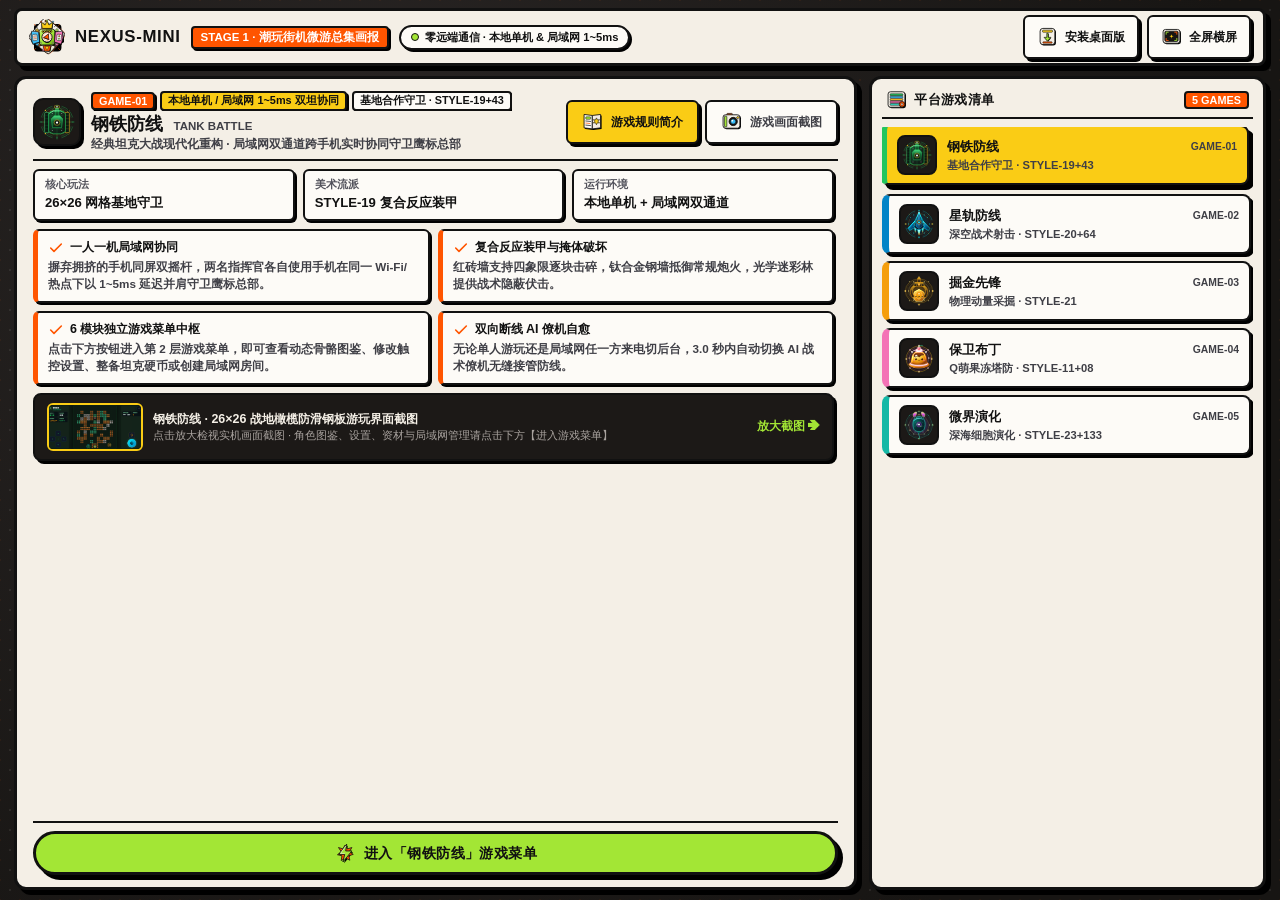
==== index.html @ 51e67cb9 "fix(portal): resolve Round 3 Momus-Audit findings (sw.js ignoreSearch offline fix, deduplicate inlin" ====
﻿<!DOCTYPE html>
<html lang="zh-CN">
<head>
  <meta name="UTF-8" />
  <meta http-equiv="Content-Security-Policy" content="default-src 'self'; img-src 'self' data: blob:; style-src 'self' 'unsafe-inline'; script-src 'self' 'unsafe-inline'; frame-src 'self'; connect-src 'self';" />
  <meta name="viewport" content="width=device-width, initial-scale=1.0, maximum-scale=1.0, user-scalable=no, viewport-fit=cover" />
  <meta name="theme-color" content="#171513" />
  <meta name="mobile-web-app-capable" content="yes" />
  <meta name="apple-mobile-web-app-capable" content="yes" />
  <meta name="apple-mobile-web-app-status-bar-style" content="black-translucent" />
  <meta name="apple-mobile-web-app-title" content="Nexus-Mini" />
  <title>Nexus-Mini · 枢纽微游矩阵门户</title>
  <link rel="icon" type="image/svg+xml" href="./icon.svg" />
  <link rel="apple-touch-icon" href="./icon.svg" />
  <link rel="manifest" href="./manifest.json" />
  <link rel="stylesheet" href="./style.css" />
</head>
<body>

  <!-- 移动端全屏横屏强守护弹窗 (STYLE-57×39 新粗野孔版画报贴纸风) -->
  <div id="screen-guard" role="dialog" aria-modal="true" aria-labelledby="guard-dialog-title">
    <div class="guard-dialog">
      <div class="guard-icon">
        <img src="./sprites/badge-fullscreen.svg" alt="Landscape Guard" style="width:42px; height:42px;" />
      </div>
      <div class="guard-title" id="guard-dialog-title">请横置设备以启动全屏矩阵</div>
      <p class="guard-desc">
        Nexus-Mini 采用掌机级 70:30 横屏操控布局。请将手机物理横置，或点击下方按钮一键锁定全屏横屏视野。
      </p>
      <div class="guard-actions">
        <button class="primary-cta" id="btn-guard-lock" style="width:100%;">
          <img src="./sprites/badge-launch.svg" alt="" class="nx-badge-img" />
          <span>开启全屏横屏模式</span>
        </button>
        <button class="secondary-cta" id="btn-guard-bypass" style="width:100%;">
          <span>已横置设备 · 直接进入大厅</span>
        </button>
      </div>
    </div>
  </div>

  <!-- 第一层：平台主页 (Tier 1: Portal Homepage — 仅含游戏清单、规则简介、画面截图) -->
  <div id="portal-shell">
    <!-- 顶部新粗野画报刊头栏 -->
    <header class="topbar">
      <div class="brand">
        <svg xmlns="http://www.w3.org/2000/svg" viewBox="0 0 256 256" width="36" height="36" class="brand-logo" id="portal-rig-svg" data-rig-id="nexus-portal-icon-rig" data-has-aura="true" data-style="STYLE-57-39-neo-brutal-risograph" role="img" aria-label="Nexus-Mini Rigged Logo" style="cursor:pointer;">
          <defs>
            <pattern id="nb-halftone-dots" width="10" height="10" patternUnits="userSpaceOnUse" patternTransform="rotate(22)">
              <circle cx="3" cy="3" r="1.6" fill="#111111" fill-opacity="0.22" />
              <circle cx="8" cy="8" r="1.2" fill="#ff5500" fill-opacity="0.28" />
            </pattern>
            <pattern id="nb-stripe-pattern" width="12" height="12" patternUnits="userSpaceOnUse" patternTransform="rotate(45)">
              <rect width="6" height="12" fill="#111111" />
              <rect x="6" width="6" height="12" fill="#facc15" />
            </pattern>
            <linearGradient id="nb-paper-warm" x1="0%" y1="0%" x2="100%" y2="100%">
              <stop offset="0%" stop-color="#fdfbf7" />
              <stop offset="65%" stop-color="#f4efe6" />
              <stop offset="100%" stop-color="#e5dec9" />
            </linearGradient>
            <linearGradient id="nb-acid-lime" x1="0%" y1="0%" x2="100%" y2="100%">
              <stop offset="0%" stop-color="#bef264" />
              <stop offset="55%" stop-color="#a3e635" />
              <stop offset="100%" stop-color="#65a30d" />
            </linearGradient>
            <linearGradient id="nb-riso-orange" x1="0%" y1="0%" x2="0%" y2="100%">
              <stop offset="0%" stop-color="#fb923c" />
              <stop offset="50%" stop-color="#ff5500" />
              <stop offset="100%" stop-color="#c2410c" />
            </linearGradient>
          </defs>
          <g id="part-shadow-cast" data-pivot="128,128" data-parent="root" data-z-index="1" data-blend="normal">
            <rect x="36" y="36" width="194" height="194" rx="26" fill="#000000" />
            <polygon points="134,14 156,34 120,34" fill="#000000" />
            <polygon points="134,250 158,226 116,226" fill="#000000" />
            <rect x="18" y="96" width="38" height="74" rx="10" fill="#000000" />
            <rect x="210" y="96" width="38" height="74" rx="10" fill="#000000" />
          </g>
          <g id="part-aura-ring-outer" data-pivot="128,128" data-parent="root" data-z-index="4" data-blend="normal" data-motion="spin-cw">
            <rect x="30" y="24" width="192" height="192" rx="26" fill="none" stroke="#ff5500" stroke-width="3.5" opacity="0.85" />
            <rect x="26" y="26" width="192" height="192" rx="26" fill="url(#nb-paper-warm)" stroke="#111111" stroke-width="5.5" stroke-linejoin="round" />
            <rect x="34" y="34" width="176" height="176" rx="18" fill="url(#nb-halftone-dots)" />
            <circle cx="48" cy="48" r="6.5" fill="#111111" stroke="#ff5500" stroke-width="2" />
            <circle cx="196" cy="48" r="6.5" fill="#111111" stroke="#a3e635" stroke-width="2" />
            <circle cx="48" cy="196" r="6.5" fill="#111111" stroke="#38bdf8" stroke-width="2" />
            <circle cx="196" cy="196" r="6.5" fill="#111111" stroke="#f472b6" stroke-width="2" />
            <path d="M122,26 V38 M122,206 V218 M26,122 H38 M206,122 H218" stroke="#111111" stroke-width="4" stroke-linecap="square" />
          </g>
          <g id="part-aura-ring-inner" data-pivot="128,128" data-parent="root" data-z-index="5" data-blend="normal" data-motion="spin-ccw">
            <polygon points="132,38 152,74 192,58 174,98 214,116 178,140 202,178 160,170 156,212 132,180 104,212 102,170 60,178 84,140 48,116 88,98 70,58 110,74" fill="#000000" />
            <polygon points="128,34 148,70 188,54 170,94 210,112 174,136 198,174 156,166 152,208 128,176 100,208 98,166 56,174 80,136 44,112 84,94 66,54 106,70" fill="url(#nb-riso-orange)" stroke="#111111" stroke-width="5" stroke-linejoin="round" />
            <polyline points="106,70 128,39 148,70 183,58" fill="none" stroke="#fdfbf7" stroke-width="2.5" stroke-linecap="round" />
          </g>
          <g id="part-light-cone-main" data-pivot="128,128" data-parent="root" data-z-index="8" data-blend="normal">
            <polygon points="128,128 96,28 112,28" fill="#facc15" stroke="#111111" stroke-width="2.5" />
            <polygon points="128,128 144,28 160,28" fill="#38bdf8" stroke="#111111" stroke-width="2.5" />
            <polygon points="128,128 96,228 112,228" fill="#f472b6" stroke="#111111" stroke-width="2.5" />
            <polygon points="128,128 144,228 160,228" fill="#a3e635" stroke="#111111" stroke-width="2.5" />
          </g>
          <g id="part-chassis-hex" data-pivot="128,128" data-parent="root" data-z-index="15" data-blend="normal">
            <rect x="77" y="77" width="112" height="112" rx="18" fill="#000000" />
            <rect x="72" y="72" width="112" height="112" rx="18" fill="url(#nb-acid-lime)" stroke="#111111" stroke-width="5.5" stroke-linejoin="round" />
            <rect x="92" y="82" width="72" height="12" rx="4" fill="url(#nb-stripe-pattern)" stroke="#111111" stroke-width="3" />
            <circle cx="86" cy="170" r="4.5" fill="#fdfbf7" stroke="#111111" stroke-width="2.5" />
            <circle cx="170" cy="170" r="4.5" fill="#fdfbf7" stroke="#111111" stroke-width="2.5" />
          </g>
          <g id="part-wing-shield-L" data-pivot="72,128" data-parent="part-chassis-hex" data-z-index="22" data-blend="normal">
            <path d="M72,92 L22,82 L14,128 L22,174 L72,164 Z" fill="#000000" transform="translate(4, 4)" />
            <path d="M72,92 L22,82 L14,128 L22,174 L72,164 Z" fill="#38bdf8" stroke="#111111" stroke-width="5" stroke-linejoin="round" />
            <rect x="26" y="106" width="32" height="44" rx="6" fill="#fdfbf7" stroke="#111111" stroke-width="3.5" />
            <line x1="34" y1="118" x2="50" y2="118" stroke="#111111" stroke-width="3.5" stroke-linecap="round" />
            <line x1="34" y1="128" x2="50" y2="128" stroke="#ff5500" stroke-width="3.5" stroke-linecap="round" />
            <line x1="34" y1="138" x2="50" y2="138" stroke="#111111" stroke-width="3.5" stroke-linecap="round" />
          </g>
          <g id="part-wing-shield-R" data-pivot="184,128" data-parent="part-chassis-hex" data-z-index="22" data-blend="normal">
            <path d="M184,92 L234,82 L242,128 L234,174 L184,164 Z" fill="#000000" transform="translate(4, 4)" />
            <path d="M184,92 L234,82 L242,128 L234,174 L184,164 Z" fill="#f472b6" stroke="#111111" stroke-width="5" stroke-linejoin="round" />
            <rect x="198" y="106" width="32" height="44" rx="6" fill="#fdfbf7" stroke="#111111" stroke-width="3.5" />
            <circle cx="214" cy="119" r="5" fill="#ff5500" stroke="#111111" stroke-width="2.5" />
            <circle cx="214" cy="137" r="5" fill="#a3e635" stroke="#111111" stroke-width="2.5" />
          </g>
          <g id="part-sensor-crest-top" data-pivot="128,62" data-parent="part-chassis-hex" data-z-index="26" data-blend="normal">
            <polygon points="94,68 86,22 114,44 128,14 142,44 170,22 162,68" fill="#000000" transform="translate(4, 4)" />
            <polygon points="94,68 86,22 114,44 128,14 142,44 170,22 162,68" fill="#facc15" stroke="#111111" stroke-width="4.5" stroke-linejoin="round" />
            <circle cx="86" cy="20" r="5" fill="#ff5500" stroke="#111111" stroke-width="2.5" />
            <circle cx="128" cy="12" r="6" fill="#a3e635" stroke="#111111" stroke-width="2.5" />
            <circle cx="170" cy="20" r="5" fill="#38bdf8" stroke="#111111" stroke-width="2.5" />
          </g>
          <g id="part-thruster-tail" data-pivot="128,194" data-parent="part-chassis-hex" data-z-index="26" data-blend="normal">
            <polygon points="100,188 156,188 146,240 110,240" fill="#000000" transform="translate(4, 4)" />
            <polygon points="100,188 156,188 146,240 110,240" fill="#ff5500" stroke="#111111" stroke-width="4.5" stroke-linejoin="round" />
            <polygon points="114,196 142,196 128,232" fill="#facc15" stroke="#111111" stroke-width="3" stroke-linejoin="round" />
          </g>
          <g id="part-reactor-rotor" data-pivot="128,128" data-parent="part-chassis-hex" data-z-index="34" data-blend="normal">
            <circle cx="132" cy="132" r="36" fill="#000000" />
            <circle cx="128" cy="128" r="36" fill="#fdfbf7" stroke="#111111" stroke-width="5.5" />
            <circle cx="126" cy="126" r="28" fill="none" stroke="#ff5500" stroke-width="2.5" />
            <polygon points="116,106 150,128 116,150" fill="#111111" transform="translate(3, 3)" />
            <polygon points="116,106 150,128 116,150" fill="#ff5500" stroke="#111111" stroke-width="4" stroke-linejoin="round" />
          </g>
          <g id="part-light-rim-chassis" data-pivot="128,128" data-parent="part-chassis-hex" data-z-index="45" data-blend="normal">
            <path d="M78,92 V78 H116" fill="none" stroke="#ffffff" stroke-width="4" stroke-linecap="round" stroke-linejoin="round" />
            <path d="M22,90 L64,98" fill="none" stroke="#ffffff" stroke-width="3.5" stroke-linecap="round" />
            <path d="M192,98 L234,90" fill="none" stroke="#ffffff" stroke-width="3.5" stroke-linecap="round" />
          </g>
          <g id="part-aura-corona-top" data-pivot="128,128" data-parent="root" data-z-index="65" data-blend="normal">
            <path d="M56,64 L60,74 L70,78 L60,82 L56,92 L52,82 L42,78 L52,74 Z" fill="#facc15" stroke="#111111" stroke-width="2.5" />
            <path d="M200,64 L204,74 L214,78 L204,82 L200,92 L196,82 L186,78 L196,74 Z" fill="#a3e635" stroke="#111111" stroke-width="2.5" />
            <path d="M56,168 L60,178 L70,182 L60,186 L56,196 L52,186 L42,182 L52,178 Z" fill="#38bdf8" stroke="#111111" stroke-width="2.5" />
            <path d="M200,168 L204,178 L214,182 L204,186 L200,196 L196,186 L186,182 L196,178 Z" fill="#f472b6" stroke="#111111" stroke-width="2.5" />
            <path d="M36,36 L44,44 M220,36 L212,44 M36,220 L44,212 M220,220 L212,212" stroke="#ff5500" stroke-width="4.5" stroke-linecap="round" />
          </g>
        </svg>
        <span class="brand-title">NEXUS-MINI</span>
        <span class="brand-sub">STAGE 1 · 潮玩街机微游总集画报</span>
        <span class="status-pill">
          <span class="status-dot"></span>
          <span>零远端通信 · 本地单机 &amp; 局域网 1~5ms</span>
        </span>
      </div>
      <div class="topbar-controls">
        <button class="pill-btn" id="btn-pwa-install" title="安装到手机桌面 (支持离线启动)">
          <img src="./sprites/badge-pwa.svg" alt="" class="nx-badge-img" />
          <span>安装桌面版</span>
        </button>
        <button class="pill-btn" id="btn-fullscreen-toggle" title="切换全屏">
          <img src="./sprites/badge-fullscreen.svg" alt="" class="nx-badge-img" />
          <span>全屏横屏</span>
        </button>
      </div>
    </header>

    <!-- 70:30 掌机主从展厅工作区 -->
    <main class="workspace-grid">
      <!-- 左侧 70%：当前选中微游规则介绍与画面截图展台 -->
      <section class="hero-stage">
        <div class="hero-header">
          <div class="hero-title-group">
            <img id="hero-icon" src="./assets/tank-battle/icon.svg" alt="Game Icon" class="hero-game-icon" />
            <div style="min-width:0;">
              <div class="hero-meta-top">
                <span class="code-tag" id="hero-code">GAME-01</span>
                <span class="mode-tag" id="hero-multiplayer-badge">本地单机 / 局域网 1~5ms 双坦协同</span>
                <span class="genre-tag" id="hero-genre">基地合作守卫 · STYLE-19+43</span>
              </div>
              <div>
                <span class="hero-game-name" id="hero-name">钢铁防线</span>
                <span class="hero-game-en" id="hero-en">TANK BATTLE</span>
              </div>
              <p class="hero-tagline" id="hero-tagline">经典坦克大战现代化重构 · 局域网双通道跨手机实时协同守卫鹰标总部</p>
            </div>
          </div>

          <!-- 2-Tab 详情导航 (内联于 hero-header 右侧同行排布，触控热区 >= 44px) -->
          <nav class="inspector-tabs" id="inspector-tabs">
            <button class="tab-btn active" data-tab="overview">
              <img src="./sprites/badge-rules.svg" alt="" class="nx-badge-img" />
              <span>游戏规则简介</span>
            </button>
            <button class="tab-btn" data-tab="screenshots">
              <img src="./sprites/badge-screenshots.svg" alt="" class="nx-badge-img" />
              <span>游戏画面截图</span>
            </button>
          </nav>
        </div>

        <!-- 动态详情内容区 -->
        <div class="inspector-body" id="inspector-content"></div>

        <!-- 底部操作栏 (单一视觉重心原则：唯一 10% 酸柠荧光绿贴纸主焦点按钮) -->
        <footer class="hero-actions">
          <button class="primary-cta" id="btn-launch-game" style="width:100%;">
            <img src="./sprites/badge-launch.svg" alt="" class="nx-badge-img" />
            <span id="btn-launch-label">进入「钢铁防线」游戏菜单</span>
          </button>
        </footer>
      </section>

      <!-- 右侧 30%：平台游戏清单 (5 款微游流派色带卡片) -->
      <aside class="matrix-roster">
        <div class="roster-header">
          <span class="roster-title">
            <img src="./sprites/badge-roster.svg" alt="" class="nx-badge-img" />
            <span>平台游戏清单</span>
          </span>
          <span class="roster-count">5 GAMES</span>
        </div>
        <div class="roster-list" id="roster-list"></div>
      </aside>
    </main>
  </div>

  <!-- 全屏内联微游容器 (Arcade Fullscreen Frame · 配备宿主级防死锁返回胶囊按钮) -->
  <div id="arcade-frame-overlay">
    <button class="arcade-back-pill" id="btn-arcade-host-back" type="button" title="退回第一层平台主页清单">
      <svg class="nx-ico" viewBox="0 0 24 24"><polyline points="15 18 9 12 15 6"/></svg>
      <span>◀ 返回主页清单</span>
    </button>
    <iframe id="game-iframe" title="Nexus-Mini Fullscreen Game Frame" allow="fullscreen; autoplay" style="width:100%;height:100%;border:none;display:block;background:#171513;"></iframe>
  </div>

  <!-- PWA 桌面安装与离线包引导模态弹窗 -->
  <div class="modal-backdrop" id="pwa-modal" role="dialog" aria-modal="true" aria-labelledby="pwa-modal-title">
    <div class="modal-card">
      <div class="modal-header">
        <span class="modal-title" id="pwa-modal-title">
          <img src="./sprites/badge-pwa.svg" alt="" class="nx-badge-img" />
          <span>安装到手机桌面 / 离线畅玩指南</span>
        </span>
        <button class="close-btn" data-close="pwa-modal" aria-label="关闭窗口">
          <svg class="nx-ico" viewBox="0 0 24 24"><line x1="18" y1="6" x2="6" y2="18"/><line x1="6" y1="6" x2="18" y2="18"/></svg>
        </button>
      </div>
      <div style="font-size:0.8rem; color:var(--nexus-text-secondary); line-height:1.6; display:flex; flex-direction:column; gap:10px;">
        <div class="stat-box">
          <div style="color:var(--nexus-accent-orange); font-weight:900; margin-bottom:4px;">Android / 桌面 Chrome / Edge 用户</div>
          <p>点击下方「立即触发系统安装」，或点击浏览器右上角菜单选择<strong>「安装应用 / 添加到主屏幕」</strong>，即可生成独立桌面图标并支持断网开启手机热点局域网游玩。</p>
        </div>
        <div class="stat-box">
          <div style="color:var(--nexus-text-main); font-weight:900; margin-bottom:4px;">Apple iOS (iPhone / iPad Safari) 用户</div>
          <p>1. 点击 Safari 工具栏的 <strong>「分享按钮」</strong>；<br/>2. 在菜单中选择 <strong>「添加到主屏幕」</strong>；<br/>3. 从桌面图标启动即可获得 100% 纯正无地址栏全屏横屏 App 体验。</p>
        </div>
      </div>
      <div style="display:flex; gap:8px; margin-top:16px;">
        <button class="primary-cta" id="btn-trigger-native-pwa" style="font-size:0.84rem;">立即触发系统安装</button>
        <button class="secondary-cta" data-close="pwa-modal" style="font-size:0.8rem;">我知道了</button>
      </div>
    </div>
  </div>

  <!-- 实机画面截图大图预览弹窗 -->
  <div class="modal-backdrop" id="img-modal" role="dialog" aria-modal="true" aria-labelledby="img-modal-title">
    <div class="modal-card" style="max-width: 680px; padding: 14px;">
      <div class="modal-header" style="margin-bottom:8px;">
        <span class="modal-title" id="img-modal-title">实机游戏画面截图预览</span>
        <button class="close-btn" data-close="img-modal" aria-label="关闭预览">
          <svg class="nx-ico" viewBox="0 0 24 24"><line x1="18" y1="6" x2="6" y2="18"/><line x1="6" y1="6" x2="18" y2="18"/></svg>
        </button>
      </div>
      <img id="img-modal-target" src="./icon.svg" alt="Preview" style="width:100%; max-height:68dvh; object-fit:contain; border-radius:8px; border:3px solid #111111; background:#171513; padding:8px;" />
    </div>
  </div>

  <div id="nexus-toast">提示信息</div>

  <script>
    /* =========================================================================
     * 1. 离散瞬态音效合成器 (Rule 5: 单次衰减严格 <= 0.12s，严禁持续长音/BGM)
     * ========================================================================= */
    const NexusAudio = (() => {
      let ctx = null;
      function getCtx() {
        if (!ctx) {
          const AudioCtx = window.AudioContext || window.webkitAudioContext;
          if (AudioCtx) ctx = new AudioCtx();
        }
        if (ctx && ctx.state === 'suspended') ctx.resume().catch(() => {});
        return ctx;
      }
      function playTransient(freq = 660, endFreq = 880, duration = 0.08, type = 'sine') {
        try {
          const ac = getCtx();
          if (!ac) return;
          const dur = Math.min(duration, 0.20);
          const now = ac.currentTime;
          const osc = ac.createOscillator();
          const gain = ac.createGain();
          osc.type = type;
          osc.frequency.setValueAtTime(freq, now);
          osc.frequency.exponentialRampToValueAtTime(endFreq, now + dur);
          gain.gain.setValueAtTime(0.12, now);
          gain.gain.exponentialRampToValueAtTime(0.0001, now + dur);
          osc.connect(gain);
          gain.connect(ac.destination);
          osc.start(now);
          osc.stop(now + dur);
          osc.onended = () => {
            osc.disconnect();
            gain.disconnect();
          };
        } catch (_) {}
      }
      function cleanup() {
        if (ctx && ctx.state === 'running') {
          ctx.suspend().catch(() => {});
        }
      }
      window.addEventListener('blur', cleanup);
      document.addEventListener('visibilitychange', () => {
        if (document.hidden) cleanup();
      });
      return {
        tap: () => playTransient(520, 780, 0.06, 'triangle'),
        launch: () => playTransient(440, 1120, 0.12, 'sine'),
        success: () => playTransient(600, 960, 0.10, 'triangle'),
        cleanup
      };
    })();

    /* =========================================================================
     * 2. 5 大收录微游目录、规则简介与实机画面截图清单 (第一层纯粹橱窗数据)
     * ========================================================================= */
    const GAMES_CATALOG = [
      {
        id: 'tank-battle',
        seq: 'GAME-01',
        name: '钢铁防线',
        en: 'TANK BATTLE',
        genre: '基地合作守卫 · STYLE-19+43',
        entryUrl: './tank/index.html',
        icon: './assets/tank-battle/icon.svg',
        storageKeyPrefix: 'NEXUS_MINI_TANK_',
        multiplayerMode: '本地单机 / 局域网 1~5ms 双坦协同',
        tagline: '经典坦克大战现代化重构 · 局域网双通道跨手机实时协同守卫鹰标总部',
        metrics: [
          { label: '核心玩法', val: '26×26 网格基地守卫' },
          { label: '美术流派', val: 'STYLE-19 复合反应装甲' },
          { label: '运行环境', val: '本地单机 + 局域网双通道' }
        ],
        features: [
          { title: '一人一机局域网协同', desc: '摒弃拥挤的手机同屏双摇杆，两名指挥官各自使用手机在同一 Wi-Fi/热点下以 1~5ms 延迟并肩守卫鹰标总部。' },
          { title: '复合反应装甲与掩体破坏', desc: '红砖墙支持四象限逐块击碎，钛合金钢墙抵御常规炮火，光学迷彩林提供战术隐蔽伏击。' },
          { title: '6 模块独立游戏菜单中枢', desc: '点击下方按钮进入第 2 层游戏菜单，即可查看动态骨骼图鉴、修改触控设置、整备坦克硬币或创建局域网房间。' },
          { title: '双向断线 AI 僚机自愈', desc: '无论单人游玩还是局域网任一方来电切后台，3.0 秒内自动切换 AI 战术僚机无缝接管防线。' }
        ],
        gallery: [
          { src: './assets/tank-battle/preview.png', title: '钢铁防线 · 26×26 战地橄榄防滑钢板游玩界面截图' }
        ],
        defaultSave: (isAdmin) => ({
          currency: { tankCoins: isAdmin ? 999999 : 500 },
          stats: { wins: isAdmin ? 999 : 5, highScore: isAdmin ? 99999 : 6800 },
          rank: isAdmin ? 4 : 1
        })
      },
      {
        id: 'star-defender',
        seq: 'GAME-02',
        name: '星轨防线',
        en: 'STAR DEFENDER',
        genre: '深空战术射击 · STYLE-20+64',
        entryUrl: './star/index.html',
        icon: './assets/star-defender/icon.svg',
        storageKeyPrefix: 'NEXUS_MINI_SD_',
        multiplayerMode: '本地单机 / 局域网 1~5ms 护航编队',
        tagline: '俯视角太空生存拦截射击 · 360° 船坞模块化改装与百波战役数值体系',
        metrics: [
          { label: '物理引擎', val: '牛顿惯性 + 推重比矢量' },
          { label: '美术流派', val: 'STYLE-20 航宇全息遥测' },
          { label: '运行环境', val: '本地单机 + 局域网双通道' }
        ],
        features: [
          { title: '飞控与 360° 火控解耦', desc: '左手矢量推进摇杆控制星舰漂移走位，右手独立控制 360° 炮塔瞄准与过载技能释放，守护轨道母核。' },
          { title: '四大主力战舰船坞改装', desc: '在第 2 层游戏菜单「资材管理」中自由装配 Delta 先锋舰、Wing 巡洋舰、Ring 环轨舰与 Cross 歼星舰模块。' },
          { title: '国际单位制百波星域战役', desc: '涵盖 W1~W100 星域波次与 10 大关底泰坦首领，支持任意已解锁星域检查点自由选关挑战。' },
          { title: '离散瞬态脉冲音效', desc: '全武器采用 <=0.18s 瞬态脉冲合成，激光与电磁炮均为离散触发，彻底杜绝持续嗡鸣听觉疲劳。' }
        ],
        gallery: [
          { src: './assets/star-defender/preview.png', title: '星轨防线 · 实机深空拦截游玩界面截图' },
          { src: './assets/star-defender/concept.jpg', title: '深空星轨防线概念主视觉' },
          { src: './assets/star-defender/schematics.jpg', title: '360° 战舰网格与火控工程蓝图' }
        ],
        defaultSave: (isAdmin) => ({
          currency: { warMerits: isAdmin ? 999999 : 1200, scraps: isAdmin ? 99999 : 150 },
          unlockedShips: isAdmin ? 4 : 1,
          highestWave: isAdmin ? 100 : 12
        })
      },
      {
        id: 'gold-miner',
        seq: 'GAME-03',
        name: '掘金先锋',
        en: 'GOLD MINER VANGUARD',
        genre: '物理动量采掘 · STYLE-21',
        entryUrl: './miner/index.html',
        icon: './assets/gold-miner/icon.svg',
        storageKeyPrefix: 'NEXUS_MINI_MINER_',
        multiplayerMode: '本地单机 / 局域网双钩合力起吊',
        tagline: '60Hz 简谐角摆与动量起吊物理 · 局域网跨手机双钩合力起吊 700kg 远古巨金',
        metrics: [
          { label: '物理核心', val: '60Hz 简谐角摆动力学' },
          { label: '美术流派', val: 'STYLE-21 黄铜晶洞折光' },
          { label: '联机特色', val: '局域网双钩合力 + 种子挑战' }
        ],
        features: [
          { title: '真实质量-速度回收方程', desc: '巨型金块、高密钻石、神秘福袋与连锁炸药桶具备精确的质量阻尼与双钩 2.2 倍合力起吊提速。' },
          { title: '地心三层玄武岩与晶洞折光', desc: '配备多层高光 Voronoi 折射钻石、多面体巨金、黑黄警示斜纹机甲与三爪合金抓钩动态骨骼。' },
          { title: '第 2 层菜单杂货铺整备', desc: '在游戏菜单「资材管理」中预购雷管炸药、大力神生力水、幸运四叶草与钻石抛光剂。' },
          { title: '离线热点与种子挑战口令', desc: '支持在无外网手机热点下生成 SDP 离线握手码双人同抓，或通过种子口令比拼同矿脉最高产值。' }
        ],
        gallery: [
          { src: './assets/gold-miner/preview.png', title: '掘金先锋 · 地底三段岩层与双钩合力起吊游玩界面截图' }
        ],
        defaultSave: (isAdmin) => ({
          currency: { goldBars: isAdmin ? 999999 : 850 },
          maxStage: isAdmin ? 50 : 6,
          bestCash: isAdmin ? 888888 : 14200
        })
      },
      {
        id: 'pudding-defense',
        seq: 'GAME-04',
        name: '保卫布丁',
        en: 'PUDDING DEFENSE',
        genre: 'Q萌果冻塔防 · STYLE-11+08',
        entryUrl: './pudding/index.html',
        icon: './assets/pudding-defense/icon.svg',
        storageKeyPrefix: 'NEXUS_MINI_PUDDING_',
        multiplayerMode: '本地单机 / 局域网双厨协同建塔',
        tagline: '12×7 马卡龙棋盘清障开荒与焦糖布丁守护 · 甜品卫士多阶进化树',
        metrics: [
          { label: '地图规格', val: '12×7 烘焙甜点网格' },
          { label: '美术流派', val: 'STYLE-11 果冻次表面散射' },
          { label: '音频引擎', val: 'Web Audio Q弹瞬态合成' }
        ],
        features: [
          { title: '清障开荒与建塔双轨决策', desc: '利用攻击空档手动锁定集火清除地图上的方糖与奶油蛋糕路障，腾出黄金炮位并爆出高额糖晶金币。' },
          { title: '甜品卫士多阶进化树', desc: '波波连射塔、冰霜北极熊塔、太阳蛋黄炮与泡泡糖导弹井均配备 100% 圆润三次贝塞尔果冻贴图。' },
          { title: '贪吃怪兽特殊词缀反制', desc: '针对曲奇护盾怪、果冻分裂怪与发条野猪合理搭配减速场与高爆焦糖炮，守护终点皇家布丁。' },
          { title: '局域网一人一机双防区协同', desc: '两名玩家各自在手机上负责左右防区，支持跨机糖晶互赠、集火标点与全图暴风雪合体技。' }
        ],
        gallery: [
          { src: './assets/pudding-defense/preview.png', title: '保卫布丁 · 可可烘焙台面与甜品卫士实机画面截图' },
          { src: './assets/pudding-defense/combat.png', title: '保卫布丁实机塔防交战画面' },
          { src: './assets/pudding-defense/levels.png', title: '章节关卡选择与心流难度曲线预览' }
        ],
        defaultSave: (isAdmin) => ({
          currency: { sugarCrystals: isAdmin ? 99999 : 600 },
          goldenPuddings: isAdmin ? 30 : 4,
          clearedChapters: isAdmin ? 5 : 1
        })
      },
      {
        id: 'micro-genesis',
        seq: 'GAME-05',
        name: '微界演化',
        en: 'MICRO-GENESIS',
        genre: '深海细胞演化 · STYLE-23+133',
        entryUrl: './genesis/index.html',
        icon: './assets/micro-genesis/icon.svg',
        storageKeyPrefix: 'NEXUS_MINI_GENESIS_',
        multiplayerMode: '本地单机 / 局域网 1v1·2v2 培养皿博弈',
        tagline: '4 阶躯干与五大器官插槽 · 视觉扇形/听觉声呐视界 · 昼夜动态能量平衡与自定义基因库',
        metrics: [
          { label: '器官图谱', val: '4 阶躯干 + 五大器官槽' },
          { label: '美术流派', val: 'STYLE-23 荧光半透细胞器' },
          { label: '局域网架构', val: '移动端房主承载生态房间' }
        ],
        features: [
          { title: '躯干与五大器官插槽模块化构建', desc: 'T01~T04 四阶躯干配搭核心、感官、口部、运动、功能五大插槽；体积越大基础能耗越高，修改躯干即诞生全新种群。' },
          { title: '感官驱动画面与昼夜能量平衡', desc: '装备视觉器官渲染前向彩色扇形，装备听觉器官渲染 360° 声呐脉冲轮廓；局部定时刷新食物与全员耗能构成动态平衡。' },
          { title: '第 2 层基因蓝图与化石图鉴', desc: '在第 2 层游戏菜单中随时编辑自定义基因库、检视 55 枚半透明磷脂细胞器动态骨骼或切换统帅满基因点档。' },
          { title: '局域网培养皿实时生态博弈', desc: '支持同 Wi-Fi 或手机热点下 1v1/2v2 多物种竞争，内置感官 AOI 视野裁剪与 3.0s 断线 AI 顺位接管。' }
        ],
        gallery: [
          { src: './assets/micro-genesis/preview.png', title: '微界演化 · 培养皿生态沙盘与基因工坊实机截图' },
          { src: './assets/micro-genesis/ui-lab-preview.png', title: '物种编辑界面（4阶躯干+五插槽+AI倾向）' },
          { src: './assets/micro-genesis/ui-arena-preview.png', title: '游玩界面（视听双感官着色+纯SVG图标HUD）' },
          { src: './assets/micro-genesis/ui-bestiary-preview.png', title: '化石记录（官方物种+远古首领+分级图鉴）' }
        ],
        defaultSave: (isAdmin) => ({
          currency: { genePoints: isAdmin ? 999999 : 1500, helixShards: isAdmin ? 9999 : 80 },
          arenaTier: isAdmin ? '虚空主宰 (Tier VI)' : '真核纪 (Tier II)',
          winStreak: isAdmin ? 88 : 3
        })
      }
    ];

    /* =========================================================================
     * 3. 客户端本地默认会话透传 (身份与存档管理收归第 2 层游戏菜单模块④)
     * ========================================================================= */
    const SESSION_KEY = 'NEXUS_MINI_AUTH_SESSION';

    function randomHex(len = 16) {
      const arr = new Uint8Array(len / 2);
      crypto.getRandomValues(arr);
      return Array.from(arr, (b) => b.toString(16).padStart(2, '0')).join('');
    }

    function ensureGameSavesForUser(user) {
      const isAdmin = user.userId === 'u_admin_001';
      GAMES_CATALOG.forEach((game) => {
        const key = `${game.storageKeyPrefix}${user.userId}`;
        if (!localStorage.getItem(key)) {
          localStorage.setItem(key, JSON.stringify(game.defaultSave(isAdmin)));
        }
      });
    }

    function getCurrentSession() {
      try {
        const raw = localStorage.getItem(SESSION_KEY);
        if (raw) {
          const sess = JSON.parse(raw);
          if (sess && sess.userId) {
            ensureGameSavesForUser(sess);
            return sess;
          }
        }
      } catch (_) {}
      const defaultSession = {
        userId: 'u_admin_001',
        username: 'admin',
        nickname: '最高统帅 · 管理员',
        isGuest: false,
        token: randomHex(32)
      };
      localStorage.setItem(SESSION_KEY, JSON.stringify(defaultSession));
      ensureGameSavesForUser(defaultSession);
      return defaultSession;
    }

    let currentUser = getCurrentSession();
    let currentGame = GAMES_CATALOG[0];
    let currentTab = 'overview';
    let currentRoomCode = 'NX-' + Math.floor(1000 + Math.random() * 9000);

    function escapeHtml(val) {
      return String(val ?? '')
        .replace(/&/g, '&amp;')
        .replace(/</g, '&lt;')
        .replace(/>/g, '&gt;')
        .replace(/"/g, '&quot;')
        .replace(/'/g, '&#39;');
    }

    function showToast(msg) {
      const el = document.getElementById('nexus-toast');
      el.textContent = String(msg ?? '').slice(0, 120);
      el.classList.add('show');
      clearTimeout(showToast._timer);
      showToast._timer = setTimeout(() => el.classList.remove('show'), 2600);
    }

    /* =========================================================================
     * 4. 渲染右侧 30% 游戏清单与左侧 70% 规则/截图展台
     * ========================================================================= */
    function renderRoster() {
      const listEl = document.getElementById('roster-list');
      listEl.innerHTML = GAMES_CATALOG.map((g) => `
        <div class="game-card-item portal-game-card ${g.id === currentGame.id ? 'active is-active' : ''}" data-game="${escapeHtml(g.id)}" data-game-id="${escapeHtml(g.id)}" role="button" tabindex="0">
          <img src="${escapeHtml(g.icon)}" alt="${escapeHtml(g.name)}" class="card-thumb" />
          <div class="card-info">
            <div class="card-title-row">
              <span class="card-name">${escapeHtml(g.name)}</span>
              <span class="card-seq">${escapeHtml(g.seq)}</span>
            </div>
            <div class="card-sub">${escapeHtml(g.genre)}</div>
          </div>
        </div>
      `).join('');

      listEl.querySelectorAll('.game-card-item').forEach((item) => {
        item.addEventListener('click', () => {
          const targetId = item.getAttribute('data-game-id');
          const found = GAMES_CATALOG.find((x) => x.id === targetId);
          if (found && found.id !== currentGame.id) {
            NexusAudio.tap();
            window.NexusPortalRig?.triggerState('skill');
            currentGame = found;
            renderRoster();
            renderHeroStage();
          }
        });
        item.addEventListener('keydown', (e) => {
          if (e.key === 'Enter' || e.key === ' ') {
            e.preventDefault();
            item.click();
          }
        });
      });
    }

    function renderHeroStage() {
      document.getElementById('hero-icon').src = currentGame.icon;
      document.getElementById('hero-code').textContent = currentGame.seq;
      document.getElementById('hero-multiplayer-badge').textContent = currentGame.multiplayerMode;
      document.getElementById('hero-genre').textContent = currentGame.genre;
      document.getElementById('hero-name').textContent = currentGame.name;
      document.getElementById('hero-en').textContent = currentGame.en;
      document.getElementById('hero-tagline').textContent = currentGame.tagline;
      const launchLbl = document.getElementById('btn-launch-label');
      if (launchLbl) launchLbl.textContent = `进入「${currentGame.name}」游戏菜单`;

      if (currentTab !== 'overview' && currentTab !== 'screenshots') {
        currentTab = 'overview';
      }

      document.querySelectorAll('#inspector-tabs .tab-btn').forEach((btn) => {
        btn.classList.toggle('active', btn.getAttribute('data-tab') === currentTab);
      });

      const body = document.getElementById('inspector-content');
      const primaryShot = (currentGame.gallery && currentGame.gallery[0]) || {
        src: `./assets/${currentGame.id}/preview.png`,
        title: `${currentGame.name} · 实机游戏画面截图`
      };

      if (currentTab === 'overview') {
        body.innerHTML = `
          <div class="info-grid">
            ${currentGame.metrics.map((m) => `
              <div class="stat-box">
                <div class="stat-label">${m.label}</div>
                <div class="stat-val">${m.val}</div>
              </div>
            `).join('')}
          </div>
          <div class="feature-list" style="margin-bottom:8px;">
            ${currentGame.features.map((f) => `
              <div class="feature-item">
                <h4>
                  <svg class="nx-ico" style="color:#ff5500;" viewBox="0 0 24 24"><polyline points="20 6 9 17 4 12"/></svg>
                  <span>${f.title}</span>
                </h4>
                <p>${f.desc}</p>
              </div>
            `).join('')}
          </div>
          <div class="gallery-card" role="button" tabindex="0" data-img-src="${escapeHtml(primaryShot.src)}" data-img-title="${escapeHtml(primaryShot.title)}" style="display:flex;align-items:center;justify-content:space-between;padding:8px 12px;gap:12px;">
            <div style="display:flex;align-items:center;gap:10px;min-width:0;">
              <img src="${escapeHtml(primaryShot.src)}" alt="${escapeHtml(primaryShot.title)}" style="width:96px;height:48px;object-fit:cover;border-radius:6px;border:2px solid #facc15;flex-shrink:0;" />
              <div style="min-width:0;">
                <div style="font-size:0.78rem;font-weight:900;color:#f4efe6;white-space:nowrap;overflow:hidden;text-overflow:ellipsis;">${escapeHtml(primaryShot.title)}</div>
                <div style="font-size:0.7rem;color:#a8a29e;">点击放大检视实机画面截图 · 角色图鉴、设置、资材与局域网管理请点击下方【进入游戏菜单】</div>
              </div>
            </div>
            <span style="font-size:0.74rem;color:#a3e635;font-weight:900;white-space:nowrap;">放大截图 ➔</span>
          </div>
        `;
      } else {
        body.innerHTML = `
          <div style="font-size:0.78rem; color:#111111; font-weight:900; margin-bottom:8px;">
            「${escapeHtml(currentGame.name)}」实机游玩画面与关卡预览截图 (点击任意截图放大检视)
          </div>
          <div class="gallery-grid">
            ${(currentGame.gallery || [primaryShot]).map((img) => `
              <div class="gallery-card" role="button" tabindex="0" data-img-src="${escapeHtml(img.src)}" data-img-title="${escapeHtml(img.title)}">
                <img src="${escapeHtml(img.src)}" alt="${escapeHtml(img.title)}" />
                <div class="gallery-caption">
                  <span>${escapeHtml(img.title)}</span>
                  <span style="color:#a3e635;">放大检视 ➔</span>
                </div>
              </div>
            `).join('')}
          </div>
        `;
      }

      body.querySelectorAll('[data-img-src]').forEach((card) => {
        card.addEventListener('click', () => {
          NexusAudio.tap();
          document.getElementById('img-modal-title').textContent = card.getAttribute('data-img-title');
          document.getElementById('img-modal-target').src = card.getAttribute('data-img-src');
          document.getElementById('img-modal').classList.add('active');
        });
        card.addEventListener('keydown', (e) => {
          if (e.key === 'Enter' || e.key === ' ') {
            e.preventDefault();
            card.click();
          }
        });
      });
    }

    /* =========================================================================
     * 5. 全屏内联微游容器：加载目标游戏第 2 层 (Game Menu Hub) + 同源安全握手
     * ========================================================================= */
    function launchArcadeSandbox() {
      NexusAudio.launch();
      const portalShell = document.getElementById('portal-shell');
      const overlay = document.getElementById('arcade-frame-overlay');
      const iframe = document.getElementById('game-iframe');
      const params = new URLSearchParams({
        userId: currentUser.userId,
        userName: currentUser.nickname,
        token: currentUser.token || '',
        room: currentRoomCode
      });
      portalShell?.setAttribute('inert', '');
      overlay.classList.add('active');
      iframe.onload = () => {
        try { iframe.focus(); } catch (_) {}
      };
      iframe.src = `${currentGame.entryUrl}?${params.toString()}`;
    }

    function exitArcadeFrame() {
      NexusAudio.tap();
      const portalShell = document.getElementById('portal-shell');
      const overlay = document.getElementById('arcade-frame-overlay');
      const iframe = document.getElementById('game-iframe');
      overlay.classList.remove('active');
      portalShell?.removeAttribute('inert');
      iframe.src = 'about:blank';
      NexusAudio.cleanup();
      renderHeroStage();
      document.getElementById('btn-launch-game')?.focus();
    }

    window.addEventListener('message', (e) => {
      if (e.origin !== window.location.origin) return;
      if (!e.data || !e.data.type) return;
      if (e.data.type === 'NEXUS_GET_AUTH') {
        const iframe = document.getElementById('game-iframe');
        iframe?.contentWindow?.postMessage({
          type: 'NEXUS_AUTH_RESP',
          userId: currentUser.userId,
          nickname: currentUser.nickname,
          token: currentUser.token || ''
        }, window.location.origin);
      } else if (e.data.type === 'NEXUS_SAVE_SYNC') {
        renderHeroStage();
      } else if (e.data.type === 'NEXUS_EXIT_GAME') {
        exitArcadeFrame();
      }
    });

    /* =========================================================================
     * 6. 移动端全屏横屏强守护宪法 (Screen Guard & iOS 深度适配)
     * ========================================================================= */
    let manualBypassGuard = false;
    function checkScreenGuard() {
      const isPortrait = window.innerWidth < window.innerHeight;
      const isMobileViewport = Math.min(window.innerWidth, window.innerHeight) < 768;
      if (isMobileViewport && isPortrait && !manualBypassGuard) {
        document.body.classList.add('guard-locked');
      } else {
        document.body.classList.remove('guard-locked');
        if (!isPortrait) {
          window.scrollTo(0, 1);
        }
      }
    }

    window.addEventListener('resize', checkScreenGuard);
    window.addEventListener('orientationchange', checkScreenGuard);

    document.getElementById('btn-guard-lock').addEventListener('click', async () => {
      NexusAudio.launch();
      try {
        const docEl = document.documentElement;
        const reqFs = docEl.requestFullscreen || docEl.webkitRequestFullscreen;
        if (reqFs) {
          await reqFs.call(docEl);
        }
        if (screen.orientation && screen.orientation.lock) {
          await screen.orientation.lock('landscape').catch(() => {});
        }
      } catch (_) {}
      manualBypassGuard = true;
      document.body.classList.remove('guard-locked');
      window.scrollTo(0, 1);
    });

    document.getElementById('btn-guard-bypass').addEventListener('click', () => {
      NexusAudio.tap();
      manualBypassGuard = true;
      document.body.classList.remove('guard-locked');
      window.scrollTo(0, 1);
    });

    /* =========================================================================
     * 7. 事件绑定、PWA 安装与 URL 挑战码解析
     * ========================================================================= */
    document.getElementById('portal-rig-svg')?.addEventListener('click', () => {
      NexusAudio.tap();
      window.NexusPortalRig?.triggerState('skill');
    });

    document.querySelectorAll('#inspector-tabs .tab-btn').forEach((btn) => {
      btn.addEventListener('click', () => {
        NexusAudio.tap();
        window.NexusPortalRig?.triggerState('attack');
        currentTab = btn.getAttribute('data-tab');
        renderHeroStage();
      });
    });

    document.getElementById('btn-launch-game').addEventListener('click', launchArcadeSandbox);
    document.getElementById('btn-arcade-host-back')?.addEventListener('click', exitArcadeFrame);

    document.querySelectorAll('[data-close]').forEach((btn) => {
      btn.addEventListener('click', () => {
        NexusAudio.tap();
        const target = btn.getAttribute('data-close');
        document.getElementById(target)?.classList.remove('active');
      });
    });

    document.querySelectorAll('.modal-backdrop').forEach((backdrop) => {
      backdrop.addEventListener('click', (e) => {
        if (e.target === backdrop) {
          NexusAudio.tap();
          backdrop.classList.remove('active');
        }
      });
    });

    window.addEventListener('keydown', (e) => {
      if (e.key === 'Escape') {
        document.querySelectorAll('.modal-backdrop.active').forEach((m) => m.classList.remove('active'));
      }
    });

    document.getElementById('btn-fullscreen-toggle').addEventListener('click', async () => {
      NexusAudio.tap();
      try {
        if (!document.fullscreenElement) {
          await document.documentElement.requestFullscreen();
        } else {
          await document.exitFullscreen();
        }
      } catch (_) {
        showToast('当前环境不支持直接切换全屏，建议添加到主屏幕运行');
      }
    });

    let deferredPwaPrompt = null;
    window.addEventListener('beforeinstallprompt', (e) => {
      e.preventDefault();
      deferredPwaPrompt = e;
    });

    function openPwaModal() {
      NexusAudio.tap();
      document.getElementById('pwa-modal').classList.add('active');
    }
    document.getElementById('btn-pwa-install').addEventListener('click', openPwaModal);
    document.getElementById('btn-trigger-native-pwa').addEventListener('click', async () => {
      NexusAudio.launch();
      if (deferredPwaPrompt) {
        deferredPwaPrompt.prompt();
        await deferredPwaPrompt.userChoice.catch(() => {});
        deferredPwaPrompt = null;
      } else {
        showToast('请通过浏览器菜单选择「添加到主屏幕 / 安装应用」');
      }
    });

    if ('serviceWorker' in navigator) {
      window.addEventListener('load', () => {
        navigator.serviceWorker.register('./sw.js').catch(() => {});
      });
    }

    function handleUrlParams() {
      const params = new URLSearchParams(window.location.search);
      const gId = params.get('game');
      const challenge = params.get('challenge');
      if (gId) {
        const found = GAMES_CATALOG.find((x) => x.id === gId);
        if (found) currentGame = found;
      }
      if (challenge && challenge.length <= 512) {
        try {
          const decoded = JSON.parse(decodeURIComponent(atob(challenge)));
          if (decoded && typeof decoded === 'object') {
            const safeUser = String(decoded.u || '挑战者').slice(0, 24);
            const safeSeed = String(decoded.seed || '0000').slice(0, 24);
            currentTab = 'overview';
            setTimeout(() => {
              showToast(`已载入来自 [${safeUser}] 的挑战口令 (种子 #${safeSeed})！`);
            }, 400);
          }
        } catch (_) {}
      }
    }

    handleUrlParams();
    renderRoster();
    renderHeroStage();
    checkScreenGuard();

    // 同源骨骼动画内联兜底驱动器 (兼容 file:// 与 https:// 环境下的 12 部件矩阵级联微动)
    setTimeout(() => {
      if (window.NexusPortalRig) return;
      const svgEl = document.getElementById('portal-rig-svg');
      if (!svgEl) return;
      let animState = 'idle';
      let stateStart = performance.now();
      const durations = { idle: 2400, skill: 1200, attack: 520 };
      function tick(now) {
        const elapsed = Math.max(0, now - stateStart);
        const dur = durations[animState] || 2400;
        if (animState !== 'idle' && elapsed >= dur) {
          animState = 'idle';
          stateStart = now;
        }
        const p = ((elapsed % dur) / dur) * Math.PI * 2;
        const speed = animState === 'skill' ? 2.8 : animState === 'attack' ? 1.8 : 1.0;
        const degCw = ((now / 1000) * 36 * speed) % 360;
        const degCcw = (-(now / 1000) * 54 * speed) % 360;
        const bobY = (animState === 'skill' ? 2.8 : 1.2) * Math.sin(p);
        svgEl.setAttribute('data-anim-state', animState);
        svgEl.querySelector('#part-aura-ring-outer')?.setAttribute('transform', `rotate(${degCw.toFixed(2)} 128 128)`);
        svgEl.querySelector('#part-aura-ring-inner')?.setAttribute('transform', `rotate(${degCcw.toFixed(2)} 128 128)`);
        svgEl.querySelector('#part-chassis-hex')?.setAttribute('transform', `translate(0, ${bobY.toFixed(2)})`);
        svgEl.querySelector('#part-reactor-rotor')?.setAttribute('transform', `rotate(${(degCw * 1.3).toFixed(2)} 128 128)`);
        requestAnimationFrame(tick);
      }
      requestAnimationFrame(tick);
      window.NexusPortalRig = {
        triggerState(next = 'skill') {
          animState = durations[next] ? next : 'skill';
          stateStart = performance.now();
        }
      };
    }, 60);
  </script>
  <script type="module" src="./rigs/icon.anim.js"></script>
</body>
</html>
---- style.css ----
/* ============================================================================
 * Nexus-Mini Portal — Global Theme & 5:3:1 Visual Architecture (v5.1)
 * Style Anchor: Chroma-Muse STYLE-57 (Neo-Brutalism Hard Shadow) × STYLE-39 (Risograph Zine)
 * Three-Tier Mandate: Tier-1 Portal Homepage (70% Rules & Screenshots + 30% Roster)
 * ============================================================================ */

:root {
  /* ===== [5] 50% 孔版碳粉暗底与波普半调圆点网屏舞台 (STYLE-57 × STYLE-39) ===== */
  --nexus-void: #171513;
  --nexus-bg-void: #171513;
  --nexus-canvas: #211e1b;
  --nexus-bg-deep: #211e1b;
  --nexus-canvas-alt: #292524;
  --nexus-bg-surface: #292524;
  --nexus-dot-ink: rgba(244, 239, 230, 0.08);
  --nexus-dot-riso: rgba(255, 85, 0, 0.07);

  /* ===== [3] 30% 孔版暖白纸卡与新粗野纯黑线框 (Structural Paper Cards) ===== */
  --nexus-surface-card: #f4efe6;
  --nexus-card-bg: #f4efe6;
  --nexus-surface-card-elevated: #fdfbf7;
  --nexus-card-bg-elevated: #fdfbf7;
  --nexus-surface-card-hover: #ffffff;
  --nexus-card-hover: #ffffff;
  --nexus-surface-modal: #f4efe6;
  --nexus-surface-pill: #fdfbf7;
  --nexus-surface-dark-well: #1c1917;
  --nexus-card-dark-well: #1c1917;

  --nexus-border-ink: #111111;
  --nexus-border-width: 3px;
  --nexus-border-subtle: #111111;
  --nexus-border-card: #111111;
  --nexus-border-cyan: #111111;
  --nexus-border-focus: #ff5500;

  --nexus-hard-shadow-xs: 2px 2px 0px #000000;
  --nexus-hard-shadow-sm: 3px 3px 0px #000000;
  --nexus-hard-shadow-md: 5px 5px 0px #000000;
  --nexus-hard-shadow-lg: 8px 8px 0px #000000;

  /* 印刷油墨字色阶梯 (WCAG AAA 级高反差可读性) */
  --nexus-text-main: #111111;
  --nexus-text-primary: #111111;
  --nexus-text-secondary: #3f3f46;
  --nexus-text-muted: #52525b;
  --nexus-text-on-dark: #f4efe6;
  --nexus-text-muted-on-dark: #a8a29e;

  /* ===== [1] 10% 酸柠荧光绿与大豆荧光橙焦点点睛 (Accent Focus) ===== */
  --nexus-accent-lime: #a3e635;
  --nexus-accent-lime-hover: #bef264;
  --nexus-accent-orange: #ff5500;
  --nexus-accent-yellow: #facc15;
  --nexus-accent-cyan: #0284c7;
  --nexus-accent-gold: #facc15;
  --nexus-accent-pink: #f472b6;
  --nexus-accent-red: #dc2626;
  --nexus-accent-green: #16a34a;

  /* 状态语义色 */
  --nexus-status-online: #16a34a;
  --nexus-status-warn: #ea580c;
  --nexus-status-danger: #dc2626;

  /* 圆角、安全区与排版令牌 */
  --nexus-radius-sm: 6px;
  --nexus-radius-md: 8px;
  --nexus-radius-lg: 12px;
  --nexus-radius-pill: 9999px;
  --nexus-safe-top: max(8px, env(safe-area-inset-top));
  --nexus-safe-right: max(14px, env(safe-area-inset-right));
  --nexus-safe-bottom: max(10px, env(safe-area-inset-bottom));
  --nexus-safe-left: max(14px, env(safe-area-inset-left));

  --nexus-font-display: 'Orbitron', 'Space Grotesk', 'Inter', 'Noto Sans SC', sans-serif;
  --nexus-font-body: 'Noto Sans SC', -apple-system, BlinkMacSystemFont, 'PingFang SC', 'Microsoft YaHei', sans-serif;
  --nexus-font-sans: var(--nexus-font-body);
  --nexus-font-mono: 'JetBrains Mono', 'Fira Code', monospace;
}

*,
*::before,
*::after {
  box-sizing: border-box;
  margin: 0;
  padding: 0;
  -webkit-tap-highlight-color: transparent;
  user-select: none;
}

html,
body {
  width: 100vw;
  height: 100dvh;
  max-width: 100vw;
  max-height: 100dvh;
  overflow: hidden !important;
  overscroll-behavior: none !important;
  background-color: var(--nexus-void);
  background-image:
    radial-gradient(var(--nexus-dot-ink) 1.5px, transparent 1.5px),
    radial-gradient(var(--nexus-dot-riso) 1.5px, transparent 1.5px),
    radial-gradient(circle at 28% 24%, #292524 0%, #171513 78%);
  background-size: 20px 20px, 20px 20px, 100% 100%;
  background-position: 0 0, 10px 10px, 0 0;
  color: var(--nexus-text-main);
  font-family: var(--nexus-font-body);
  -webkit-font-smoothing: antialiased;
}

/* 统一内联 SVG 矢量与贴纸图标规范 (严禁 Emoji 替代美术) */
.nx-ico {
  width: 16px;
  height: 16px;
  flex-shrink: 0;
  vertical-align: middle;
  fill: none;
  stroke: currentColor;
  stroke-width: 2.4;
  stroke-linecap: round;
  stroke-linejoin: round;
}

.nx-badge-img {
  width: 22px;
  height: 22px;
  flex-shrink: 0;
  object-fit: contain;
  display: inline-block;
  vertical-align: middle;
}

/* ============================================================================
 * 移动端全屏横屏强守护弹窗 (Screen Guard - STYLE-57×39)
 * ============================================================================ */
body.guard-locked #portal-shell,
body.guard-locked #arcade-frame-overlay,
body.guard-locked > *:not(.screen-guard-overlay):not(#screen-guard) {
  visibility: hidden !important;
  pointer-events: none !important;
  opacity: 0 !important;
}

#screen-guard,
.screen-guard-overlay {
  position: fixed;
  inset: 0;
  z-index: 9999;
  background:
    radial-gradient(var(--nexus-dot-ink) 1.5px, transparent 1.5px),
    var(--nexus-void);
  background-size: 20px 20px, 100% 100%;
  display: none;
  align-items: center;
  justify-content: center;
  padding: 24px;
}

body.guard-locked #screen-guard,
body.guard-locked .screen-guard-overlay {
  display: flex;
}

.guard-dialog,
.screen-guard-card {
  max-width: 420px;
  width: 100%;
  max-height: calc(100dvh - 28px);
  overflow-y: auto;
  overscroll-behavior: contain;
  background: var(--nexus-surface-card);
  color: var(--nexus-text-main);
  border: 4px solid var(--nexus-border-ink);
  border-radius: var(--nexus-radius-lg);
  padding: 22px 20px;
  text-align: center;
  box-shadow: var(--nexus-hard-shadow-lg);
}

.guard-icon {
  width: 68px;
  height: 68px;
  margin: 0 auto 14px;
  border-radius: 14px;
  background: var(--nexus-accent-yellow);
  border: 3px solid var(--nexus-border-ink);
  box-shadow: var(--nexus-hard-shadow-sm);
  display: flex;
  align-items: center;
  justify-content: center;
  color: var(--nexus-text-main);
  animation: rotatePhone 2.4s infinite ease-in-out;
}

@keyframes rotatePhone {
  0%, 100% { transform: rotate(0deg); }
  50% { transform: rotate(-90deg); }
}

.guard-title {
  font-size: 1.18rem;
  font-weight: 900;
  margin-bottom: 8px;
  color: var(--nexus-text-main);
}

.guard-desc {
  font-size: 0.84rem;
  font-weight: 600;
  line-height: 1.55;
  color: var(--nexus-text-secondary);
  margin-bottom: 18px;
}

.guard-actions {
  display: flex;
  flex-direction: column;
  gap: 10px;
}

/* ============================================================================
 * [3] 30% 第一层平台主页壳层与顶栏 (Portal Shell & Top Zine Masthead Bar)
 * ============================================================================ */
#portal-shell,
.portal-shell {
  position: relative;
  z-index: 1;
  width: 100%;
  height: 100%;
  display: flex;
  flex-direction: column;
  padding: var(--nexus-safe-top) var(--nexus-safe-right) var(--nexus-safe-bottom) var(--nexus-safe-left);
  gap: 10px;
}

.topbar,
.portal-header {
  min-height: 52px;
  flex-shrink: 0;
  background: var(--nexus-surface-card);
  color: var(--nexus-text-main);
  border: 3px solid var(--nexus-border-ink);
  border-radius: var(--nexus-radius-md);
  box-shadow: var(--nexus-hard-shadow-md);
  padding: 4px 12px;
  display: flex;
  align-items: center;
  justify-content: space-between;
  gap: 10px;
}

.brand,
.portal-brand {
  display: flex;
  align-items: center;
  gap: 10px;
  min-width: 0;
}

.brand-logo,
.portal-brand-icon {
  width: 36px;
  height: 36px;
  flex-shrink: 0;
}

.brand-title,
.portal-brand-title {
  font-family: var(--nexus-font-display);
  font-size: 1.05rem;
  font-weight: 900;
  letter-spacing: 0.04em;
  color: var(--nexus-text-main);
  white-space: nowrap;
}

.brand-sub,
.portal-brand-subtitle {
  font-size: 0.72rem;
  font-weight: 800;
  color: #ffffff;
  background: var(--nexus-accent-orange);
  border: 2px solid var(--nexus-border-ink);
  border-radius: 4px;
  padding: 2px 8px;
  box-shadow: var(--nexus-hard-shadow-xs);
  white-space: nowrap;
  overflow: hidden;
  text-overflow: ellipsis;
}

.status-pill {
  display: inline-flex;
  align-items: center;
  gap: 6px;
  padding: 3px 10px;
  border-radius: var(--nexus-radius-pill);
  background: var(--nexus-surface-card-elevated);
  border: 2px solid var(--nexus-border-ink);
  box-shadow: var(--nexus-hard-shadow-xs);
  font-size: 0.7rem;
  font-weight: 800;
  color: var(--nexus-text-main);
  white-space: nowrap;
}

.status-dot {
  width: 8px;
  height: 8px;
  border-radius: 50%;
  background: var(--nexus-accent-lime);
  border: 1.5px solid var(--nexus-border-ink);
}

.topbar-controls,
.portal-header-actions {
  display: flex;
  align-items: center;
  gap: 8px;
  flex-shrink: 0;
}

.pill-btn,
.portal-util-btn {
  min-height: 44px;
  min-width: 44px;
  padding: 0 12px;
  border-radius: var(--nexus-radius-sm);
  background: var(--nexus-surface-card-elevated);
  border: 2.5px solid var(--nexus-border-ink);
  box-shadow: var(--nexus-hard-shadow-sm);
  color: var(--nexus-text-main);
  font-size: 0.76rem;
  font-weight: 800;
  display: inline-flex;
  align-items: center;
  justify-content: center;
  gap: 6px;
  cursor: pointer;
  white-space: nowrap;
  transition: transform 0.12s ease, box-shadow 0.12s ease, background-color 0.12s ease;
}

.pill-btn:hover,
.portal-util-btn:hover {
  background: var(--nexus-accent-yellow);
  transform: translate(-1px, -1px);
  box-shadow: 4px 4px 0px #000000;
}

.pill-btn:active,
.portal-util-btn:active {
  transform: translate(2px, 2px);
  box-shadow: 1px 1px 0px #000000;
}

/* ============================================================================
 * 第一层 70:30 主从内容区 (Master-Detail Grid: Left 70% Stage + Right 30% Roster)
 * ============================================================================ */
.workspace-grid,
.portal-tier1-stage {
  flex: 1;
  min-height: 0;
  min-width: 0;
  display: grid;
  grid-template-columns: minmax(0, 68fr) minmax(0, 32fr);
  gap: 12px;
}

/* 左侧 70%：孔版暖白纸卡游戏规则与实机截图展台 (Hero Stage) */
.hero-stage,
.portal-showcase-panel {
  background: var(--nexus-surface-card);
  color: var(--nexus-text-main);
  border: 3px solid var(--nexus-border-ink);
  border-radius: var(--nexus-radius-lg);
  box-shadow: var(--nexus-hard-shadow-md);
  padding: 12px 16px;
  display: flex;
  flex-direction: column;
  min-height: 0;
  min-width: 0;
  gap: 8px;
  position: relative;
  overflow: hidden;
}

.hero-header {
  display: flex;
  align-items: center;
  justify-content: space-between;
  gap: 10px;
  padding-bottom: 6px;
  border-bottom: 2.5px solid var(--nexus-border-ink);
  flex-shrink: 0;
}

.hero-title-group {
  display: flex;
  align-items: center;
  gap: 10px;
  min-width: 0;
  flex: 1;
}

.hero-game-icon {
  width: 48px;
  height: 48px;
  border-radius: 10px;
  padding: 4px;
  background: var(--nexus-surface-dark-well);
  border: 2.5px solid var(--nexus-border-ink);
  box-shadow: var(--nexus-hard-shadow-sm);
  flex-shrink: 0;
  object-fit: contain;
}

.hero-meta-top {
  display: flex;
  align-items: center;
  gap: 5px;
  margin-bottom: 2px;
  flex-wrap: nowrap;
  overflow: hidden;
}

.code-tag {
  font-family: var(--nexus-font-display);
  font-size: 0.68rem;
  font-weight: 900;
  color: #ffffff;
  background: var(--nexus-accent-orange);
  border: 2px solid var(--nexus-border-ink);
  box-shadow: var(--nexus-hard-shadow-xs);
  padding: 1px 6px;
  border-radius: 4px;
  white-space: nowrap;
  flex-shrink: 0;
}

.mode-tag {
  font-size: 0.68rem;
  font-weight: 800;
  color: var(--nexus-text-main);
  background: var(--nexus-accent-yellow);
  border: 2px solid var(--nexus-border-ink);
  box-shadow: var(--nexus-hard-shadow-xs);
  padding: 1px 6px;
  border-radius: 4px;
  white-space: nowrap;
  overflow: hidden;
  text-overflow: ellipsis;
}

.genre-tag {
  font-size: 0.68rem;
  font-weight: 800;
  color: var(--nexus-text-main);
  background: var(--nexus-surface-card-elevated);
  border: 2px solid var(--nexus-border-ink);
  box-shadow: var(--nexus-hard-shadow-xs);
  padding: 1px 6px;
  border-radius: 4px;
  white-space: nowrap;
  overflow: hidden;
  text-overflow: ellipsis;
}

.hero-game-name {
  font-size: 1.15rem;
  font-weight: 900;
  color: var(--nexus-text-main);
  line-height: 1.15;
  white-space: nowrap;
}

.hero-game-en {
  font-family: var(--nexus-font-display);
  font-size: 0.72rem;
  color: var(--nexus-text-secondary);
  margin-left: 6px;
  font-weight: 800;
  white-space: nowrap;
}

.hero-tagline {
  font-size: 0.75rem;
  font-weight: 600;
  color: var(--nexus-text-secondary);
  margin-top: 2px;
  white-space: nowrap;
  overflow: hidden;
  text-overflow: ellipsis;
}

/* 2-Tab 导航栏 (内联至 hero-header 右侧同行排布，严格锁定 >=44px 触控热区) */
.inspector-tabs {
  display: flex;
  align-items: center;
  gap: 6px;
  flex-shrink: 0;
}

.tab-btn {
  min-height: 44px;
  min-width: 44px;
  padding: 0 14px;
  border-radius: var(--nexus-radius-sm);
  background: var(--nexus-surface-card-elevated);
  border: 2.5px solid var(--nexus-border-ink);
  box-shadow: var(--nexus-hard-shadow-xs);
  color: var(--nexus-text-secondary);
  font-size: 0.78rem;
  font-weight: 800;
  display: inline-flex;
  align-items: center;
  gap: 7px;
  cursor: pointer;
  white-space: nowrap;
  transition: transform 0.12s ease, box-shadow 0.12s ease, background-color 0.12s ease;
}

.tab-btn:hover {
  color: var(--nexus-text-main);
  background: #ffffff;
  transform: translate(-1px, -1px);
  box-shadow: var(--nexus-hard-shadow-sm);
}

.tab-btn.active {
  background: var(--nexus-accent-yellow);
  color: var(--nexus-text-main);
  box-shadow: var(--nexus-hard-shadow-sm);
}

/* Tab 内容滚动视区 */
.inspector-body {
  flex: 1;
  min-height: 0;
  overflow-y: auto;
  overflow-x: hidden;
  overscroll-behavior: contain;
  padding-right: 4px;
  padding-bottom: 3px;
}

.inspector-body::-webkit-scrollbar {
  width: 6px;
}

.inspector-body::-webkit-scrollbar-thumb {
  background: #111111;
  border-radius: 4px;
}

.info-grid {
  display: grid;
  grid-template-columns: repeat(3, minmax(0, 1fr));
  gap: 8px;
  margin-bottom: 8px;
}

.stat-box {
  background: var(--nexus-surface-card-elevated);
  border: 2px solid var(--nexus-border-ink);
  border-radius: var(--nexus-radius-sm);
  box-shadow: var(--nexus-hard-shadow-xs);
  padding: 7px 10px;
  min-width: 0;
}

.stat-label {
  font-size: 0.68rem;
  font-weight: 700;
  color: var(--nexus-text-muted);
  margin-bottom: 2px;
}

.stat-val {
  font-size: 0.82rem;
  font-weight: 900;
  color: var(--nexus-text-main);
}

.feature-list {
  display: grid;
  grid-template-columns: repeat(2, minmax(0, 1fr));
  gap: 8px;
}

.feature-item,
.portal-rules-box {
  background: var(--nexus-surface-card-elevated);
  border: 2px solid var(--nexus-border-ink);
  border-left: 5px solid var(--nexus-accent-orange);
  border-radius: var(--nexus-radius-sm);
  box-shadow: var(--nexus-hard-shadow-xs);
  padding: 8px 10px;
  min-width: 0;
}

.feature-item h4,
.portal-rules-title {
  font-size: 0.78rem;
  font-weight: 900;
  color: var(--nexus-text-main);
  margin-bottom: 3px;
  display: flex;
  align-items: center;
  gap: 6px;
}

.feature-item p,
.portal-rules-desc {
  font-size: 0.73rem;
  font-weight: 600;
  color: var(--nexus-text-secondary);
  line-height: 1.45;
}

/* 3. 游戏画面截图画廊 (保持 16:9 画幅，防止 PC 宽屏单图拉伸成 1233×132px 细条) */
.gallery-grid,
.portal-screenshots-grid {
  display: grid;
  grid-template-columns: repeat(auto-fill, minmax(220px, 380px));
  gap: 10px;
}

.gallery-card,
.portal-screenshot-card {
  background: var(--nexus-surface-dark-well);
  color: var(--nexus-text-on-dark);
  border: 2.5px solid var(--nexus-border-ink);
  border-radius: var(--nexus-radius-md);
  box-shadow: var(--nexus-hard-shadow-sm);
  overflow: hidden;
  cursor: pointer;
  transition: transform 0.14s ease, box-shadow 0.14s ease;
}

.gallery-card:hover,
.gallery-card:focus-visible {
  transform: translate(-2px, -2px);
  box-shadow: var(--nexus-hard-shadow-md);
}

.gallery-card img {
  width: 100%;
  aspect-ratio: 16 / 9;
  height: auto;
  max-height: 185px;
  object-fit: cover;
  display: block;
  background: #171513;
}

.gallery-caption {
  padding: 6px 10px;
  font-size: 0.74rem;
  font-weight: 700;
  color: var(--nexus-text-on-dark);
  display: flex;
  justify-content: space-between;
  align-items: center;
}

/* ============================================================================
 * [1] 10% 唯一视觉重心主按钮：进入游戏菜单 (Primary CTA - Acid Lime Sticker)
 * ============================================================================ */
.hero-actions {
  display: flex;
  align-items: center;
  justify-content: space-between;
  gap: 10px;
  padding-top: 8px;
  border-top: 2.5px solid var(--nexus-border-ink);
  flex-shrink: 0;
}

.primary-cta,
.btn-primary-cta,
.portal-launch-btn {
  flex: 1.4;
  min-height: 44px;
  min-width: 44px;
  padding: 0 18px;
  border-radius: var(--nexus-radius-pill);
  background: var(--nexus-accent-lime);
  border: 3px solid var(--nexus-border-ink);
  box-shadow: var(--nexus-hard-shadow-md);
  color: var(--nexus-text-main);
  font-size: 0.9rem;
  font-weight: 900;
  letter-spacing: 0.03em;
  display: inline-flex;
  align-items: center;
  justify-content: center;
  gap: 8px;
  cursor: pointer;
  white-space: nowrap;
  transition: transform 0.12s ease, box-shadow 0.12s ease, background-color 0.12s ease;
}

.primary-cta:hover,
.btn-primary-cta:hover,
.portal-launch-btn:hover {
  background: var(--nexus-accent-lime-hover);
  transform: translate(-2px, -2px);
  box-shadow: 7px 7px 0px #000000;
}

.primary-cta:active,
.btn-primary-cta:active,
.portal-launch-btn:active {
  transform: translate(3px, 3px);
  box-shadow: 2px 2px 0px #000000;
}

.secondary-cta {
  min-height: 44px;
  min-width: 44px;
  padding: 0 14px;
  border-radius: var(--nexus-radius-md);
  background: var(--nexus-surface-card-elevated);
  border: 2.5px solid var(--nexus-border-ink);
  box-shadow: var(--nexus-hard-shadow-sm);
  color: var(--nexus-text-main);
  font-size: 0.78rem;
  font-weight: 800;
  display: inline-flex;
  align-items: center;
  justify-content: center;
  gap: 6px;
  cursor: pointer;
  white-space: nowrap;
  transition: transform 0.12s ease, box-shadow 0.12s ease, background-color 0.12s ease;
}

.secondary-cta:hover {
  background: var(--nexus-accent-yellow);
  transform: translate(-1px, -1px);
  box-shadow: 4px 4px 0px #000000;
}

.secondary-cta:active {
  transform: translate(2px, 2px);
  box-shadow: 1px 1px 0px #000000;
}

/* ============================================================================
 * 右侧 30%：微游清单画报卡槽 (Matrix Roster - 5 Games)
 * ============================================================================ */
.matrix-roster,
.portal-roster-panel {
  background: var(--nexus-surface-card);
  border: 3px solid var(--nexus-border-ink);
  border-radius: var(--nexus-radius-lg);
  box-shadow: var(--nexus-hard-shadow-md);
  padding: 10px;
  display: flex;
  flex-direction: column;
  min-height: 0;
  min-width: 0;
  gap: 8px;
}

.roster-header {
  display: flex;
  align-items: center;
  justify-content: space-between;
  padding: 0 4px 6px;
  border-bottom: 2.5px solid var(--nexus-border-ink);
  flex-shrink: 0;
}

.roster-title {
  font-size: 0.82rem;
  font-weight: 900;
  color: var(--nexus-text-main);
  letter-spacing: 0.03em;
  display: flex;
  align-items: center;
  gap: 6px;
}

.roster-count {
  font-family: var(--nexus-font-display);
  font-size: 0.68rem;
  font-weight: 900;
  padding: 1px 6px;
  border-radius: 4px;
  color: #ffffff;
  background: var(--nexus-accent-orange);
  border: 2px solid var(--nexus-border-ink);
}

.roster-list,
.portal-game-grid {
  flex: 1;
  min-height: 0;
  overflow-y: auto;
  overscroll-behavior: contain;
  display: flex;
  flex-direction: column;
  gap: 7px;
  padding-right: 2px;
}

.roster-list::-webkit-scrollbar {
  width: 5px;
}

.roster-list::-webkit-scrollbar-thumb {
  background: #111111;
  border-radius: 4px;
}

.game-card-item,
.game-card,
.portal-game-card {
  position: relative;
  min-height: 54px;
  display: flex;
  align-items: center;
  gap: 10px;
  padding: 8px 10px;
  border-radius: var(--nexus-radius-md);
  background: var(--nexus-surface-card-elevated);
  border: 2.5px solid var(--nexus-border-ink);
  border-left: 7px solid var(--card-theme-accent, var(--nexus-accent-orange));
  box-shadow: var(--nexus-hard-shadow-sm);
  cursor: pointer;
  transition: transform 0.12s ease, box-shadow 0.12s ease, background-color 0.12s ease;
}

.game-card-item:hover,
.game-card-item:focus-visible,
.game-card:hover,
.portal-game-card:hover {
  background: #ffffff;
  transform: translate(-2px, -2px);
  box-shadow: var(--nexus-hard-shadow-md);
}

.game-card-item.active,
.game-card.is-active,
.portal-game-card.is-active {
  background: var(--nexus-accent-yellow);
  transform: translate(-2px, -2px);
  box-shadow: var(--nexus-hard-shadow-md);
}

.game-card-item:active,
.game-card:active,
.portal-game-card:active {
  transform: translate(2px, 2px);
  box-shadow: 1px 1px 0px #000000;
}

/* 五款微游 Chroma-Muse 专属流派色带绑定 */
.game-card-item[data-game="pudding-defense"],
.portal-game-card[data-game="pudding-defense"] {
  --card-theme-accent: #f472b6;
}

.game-card-item[data-game="tank-battle"],
.portal-game-card[data-game="tank-battle"] {
  --card-theme-accent: #22c55e;
}

.game-card-item[data-game="gold-miner"],
.portal-game-card[data-game="gold-miner"] {
  --card-theme-accent: #f59e0b;
}

.game-card-item[data-game="micro-genesis"],
.portal-game-card[data-game="micro-genesis"] {
  --card-theme-accent: #14b8a6;
}

.game-card-item[data-game="star-defender"],
.portal-game-card[data-game="star-defender"] {
  --card-theme-accent: #0284c7;
}

.card-thumb {
  width: 40px;
  height: 40px;
  border-radius: 8px;
  padding: 3px;
  background: var(--nexus-surface-dark-well);
  border: 2px solid var(--nexus-border-ink);
  flex-shrink: 0;
  object-fit: contain;
}

.card-info {
  flex: 1;
  min-width: 0;
}

.card-title-row {
  display: flex;
  align-items: center;
  justify-content: space-between;
  gap: 4px;
}

.card-name {
  font-size: 0.84rem;
  font-weight: 900;
  color: var(--nexus-text-main);
  white-space: nowrap;
  overflow: hidden;
  text-overflow: ellipsis;
}

.card-seq {
  font-family: var(--nexus-font-display);
  font-size: 0.65rem;
  font-weight: 900;
  color: var(--nexus-text-secondary);
}

.card-sub {
  font-size: 0.7rem;
  font-weight: 700;
  color: var(--nexus-text-secondary);
  white-space: nowrap;
  overflow: hidden;
  text-overflow: ellipsis;
  margin-top: 2px;
}

/* ============================================================================
 * 全屏内联微游容器与新粗野画报模态弹窗 (Arcade Frame & Modals)
 * ============================================================================ */
#arcade-frame-overlay,
.arcade-iframe-container {
  position: fixed;
  inset: 0;
  z-index: 5000;
  background: var(--nexus-void);
  display: none;
  flex-direction: column;
}

#arcade-frame-overlay.active {
  display: flex;
}

.arcade-return-pill,
.arcade-back-pill {
  position: fixed;
  top: var(--nexus-safe-top);
  left: var(--nexus-safe-left);
  z-index: 5050;
  display: inline-flex;
  align-items: center;
  gap: 6px;
  min-width: 44px;
  min-height: 44px;
  padding: 0 12px;
  border-radius: var(--nexus-radius-pill);
  background: var(--nexus-surface-card);
  border: 2.5px solid var(--nexus-border-ink);
  color: var(--nexus-text-main);
  font-size: 0.76rem;
  font-weight: 900;
  box-shadow: var(--nexus-hard-shadow-sm);
  cursor: pointer;
}

.modal-backdrop {
  position: fixed;
  inset: 0;
  z-index: 8000;
  background: rgba(23, 21, 19, 0.85);
  display: none;
  align-items: center;
  justify-content: center;
  padding: 20px;
}

.modal-backdrop.active {
  display: flex;
}

.modal-card {
  max-width: 460px;
  width: 100%;
  max-height: calc(100dvh - 28px);
  overflow-y: auto;
  overscroll-behavior: contain;
  background: var(--nexus-surface-card);
  color: var(--nexus-text-main);
  border: 4px solid var(--nexus-border-ink);
  border-radius: var(--nexus-radius-lg);
  padding: 18px 20px;
  box-shadow: var(--nexus-hard-shadow-lg);
}

.modal-header {
  display: flex;
  align-items: center;
  justify-content: space-between;
  margin-bottom: 12px;
}

.modal-title {
  font-size: 0.98rem;
  font-weight: 900;
  color: var(--nexus-text-main);
  display: flex;
  align-items: center;
  gap: 8px;
}

.close-btn {
  min-width: 44px;
  min-height: 44px;
  background: var(--nexus-surface-card-elevated);
  border: 2.5px solid var(--nexus-border-ink);
  border-radius: var(--nexus-radius-sm);
  box-shadow: var(--nexus-hard-shadow-xs);
  color: var(--nexus-text-main);
  display: inline-flex;
  align-items: center;
  justify-content: center;
  cursor: pointer;
}

/* Toast 提示 */
#nexus-toast {
  position: fixed;
  bottom: 20px;
  left: 50%;
  transform: translateX(-50%) translateY(20px);
  z-index: 9500;
  background: var(--nexus-accent-yellow);
  border: 3px solid var(--nexus-border-ink);
  border-radius: var(--nexus-radius-pill);
  padding: 8px 18px;
  font-size: 0.8rem;
  font-weight: 900;
  color: var(--nexus-text-main);
  box-shadow: var(--nexus-hard-shadow-md);
  opacity: 0;
  pointer-events: none;
  transition: all 0.2s ease;
}

#nexus-toast.show {
  opacity: 1;
  transform: translateX(-50%) translateY(0);
}

/* ============================================================================
 * 多终端响应式与极限视口适配 (1920x1080, 1024x768, 852x393, 667x375 & 393x852)
 * ============================================================================ */
@media (max-width: 1120px) {
  .brand-sub,
  .portal-brand-subtitle { display: none; }
}

@media (max-width: 920px) {
  .status-pill { display: none; }
  .mode-tag { display: none; }
}

@media (max-height: 460px) {
  #portal-shell,
  .portal-shell {
    padding:
      max(6px, env(safe-area-inset-top))
      max(10px, env(safe-area-inset-right))
      max(6px, env(safe-area-inset-bottom))
      max(10px, env(safe-area-inset-left));
    gap: 6px;
  }
  .topbar,
  .portal-header { min-height: 44px; padding: 2px 10px; }
  .hero-stage,
  .portal-showcase-panel { padding: 8px 12px; gap: 6px; }
  .hero-header { padding-bottom: 5px; gap: 8px; }
  .hero-game-icon { width: 40px; height: 40px; border-radius: 8px; }
  .hero-game-name { font-size: 1.02rem; }
  .hero-tagline { display: none; }
  .inspector-tabs { gap: 6px; }
  /* 铁律：即便是 max-height: 460px 的手机横屏，.tab-btn 最小触控高度依然强制 >= 44px */
  .tab-btn { min-height: 44px; padding: 0 9px; font-size: 0.72rem; gap: 4px; }
  .info-grid { grid-template-columns: repeat(3, minmax(0, 1fr)); gap: 5px; margin-bottom: 5px; }
  .stat-box { padding: 4px 6px; min-width: 0; }
  .stat-label { font-size: 0.62rem; margin-bottom: 1px; }
  .stat-val { font-size: 0.72rem; white-space: nowrap; overflow: hidden; text-overflow: ellipsis; }
  .feature-list { grid-template-columns: repeat(2, minmax(0, 1fr)); gap: 5px; }
  .feature-item { padding: 5px 7px; }
  .feature-item h4 { font-size: 0.71rem; margin-bottom: 1px; }
  .feature-item p { font-size: 0.65rem; line-height: 1.28; }
  .gallery-grid { grid-template-columns: repeat(auto-fill, minmax(175px, 260px)); gap: 6px; }
  .gallery-card img { max-height: 112px; }
  .hero-actions { padding-top: 6px; gap: 8px; }
  .matrix-roster,
  .portal-roster-panel { padding: 6px 8px; gap: 4px; }
  .roster-header { padding: 0 2px 4px; }
  .roster-list { gap: 4px; }
  .game-card-item,
  .game-card,
  .portal-game-card { min-height: 44px; padding: 3px 8px; gap: 8px; }
  .card-thumb { width: 28px; height: 28px; padding: 2px; }
  .card-name { font-size: 0.76rem; line-height: 1.15; }
  .card-sub { font-size: 0.62rem; margin-top: 1px; line-height: 1.1; }
  .modal-backdrop { padding: 10px; }
  .modal-card { padding: 12px 16px; max-height: calc(100dvh - 24px); }
  .modal-header { margin-bottom: 6px; }
}

@media (max-width: 760px) {
  .brand-sub,
  .portal-brand-subtitle { display: none; }
  .hero-game-en { display: none; }
  .genre-tag { display: none; }
  .workspace-grid,
  .portal-tier1-stage { grid-template-columns: minmax(0, 65fr) minmax(0, 35fr); gap: 8px; }
  .tab-btn { padding: 0 7px; font-size: 0.68rem; }
  .nx-badge-img { width: 18px; height: 18px; }
}

@media (max-width: 600px), (orientation: portrait) {
  .topbar,
  .portal-header { padding: 4px 8px; gap: 6px; }
  .brand,
  .portal-brand { gap: 6px; }
  .brand-logo,
  .portal-brand-icon { width: 30px; height: 30px; }
  .brand-title,
  .portal-brand-title { font-size: 0.88rem; }
  .pill-btn,
  .portal-util-btn { padding: 0 8px; font-size: 0.7rem; gap: 4px; }
  .workspace-grid,
  .portal-tier1-stage {
    grid-template-columns: minmax(0, 1fr) !important;
    grid-template-rows: minmax(0, 56fr) minmax(0, 44fr);
    gap: 8px;
  }
  .hero-stage,
  .portal-showcase-panel { padding: 8px 10px; gap: 6px; }
  .hero-header { padding-bottom: 5px; gap: 6px; }
  .hero-game-icon { width: 36px; height: 36px; border-radius: 8px; }
  .hero-game-name { font-size: 0.94rem; }
  .hero-tagline { display: none; }
  .info-grid { grid-template-columns: repeat(3, minmax(0, 1fr)); gap: 5px; margin-bottom: 5px; }
  .stat-box { padding: 4px 6px; min-width: 0; }
  .stat-label { font-size: 0.6rem; }
  .stat-val { font-size: 0.68rem; white-space: nowrap; overflow: hidden; text-overflow: ellipsis; }
  .feature-list { grid-template-columns: repeat(2, minmax(0, 1fr)); gap: 5px; }
  .feature-item { padding: 5px 7px; }
  .feature-item h4 { font-size: 0.68rem; margin-bottom: 1px; }
  .feature-item p { font-size: 0.62rem; line-height: 1.25; }
  .gallery-grid { grid-template-columns: repeat(auto-fill, minmax(150px, 1fr)); gap: 6px; }
  .matrix-roster,
  .portal-roster-panel { padding: 6px 8px; gap: 4px; }
  .roster-list { gap: 5px; }
  .game-card-item,
  .game-card,
  .portal-game-card { min-height: 44px; padding: 4px 8px; }
  .card-thumb { width: 30px; height: 30px; }
}

button,
[role="button"],
.btn,
.cta-btn,
.arcade-back-pill {
  min-width: 44px;
  min-height: 44px;
  white-space: nowrap;
  flex-shrink: 0;
  touch-action: manipulation;
}
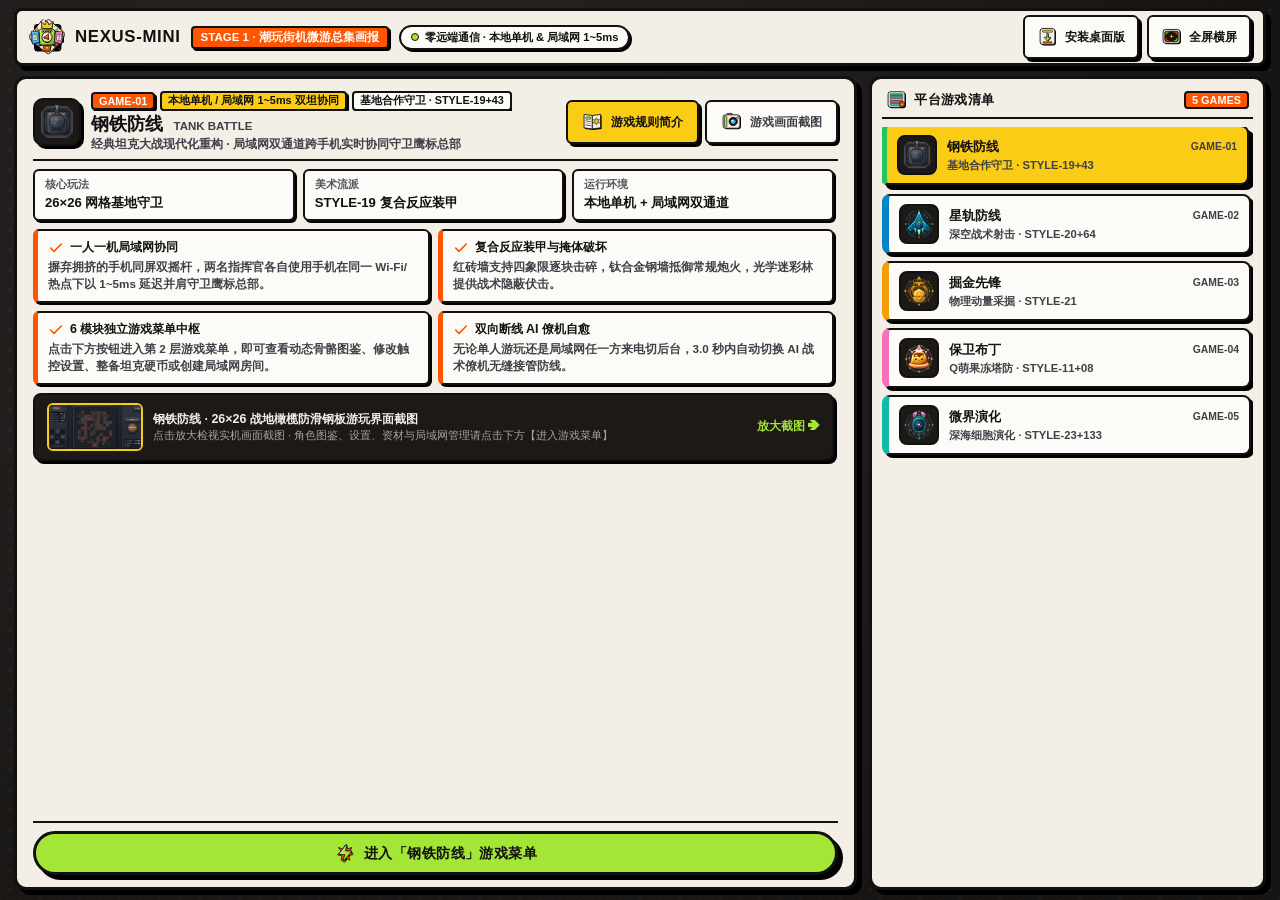
==== commit bf3c269a: "feat(tank-battle): implement Proposal B heavy steel armory roster & 26x26 battlefield UI" ====
--- a/index.html
+++ b/index.html
@@ -1,4 +1,4 @@
-﻿<!DOCTYPE html>
+<!DOCTYPE html>
 <html lang="zh-CN">
 <head>
   <meta name="UTF-8" />
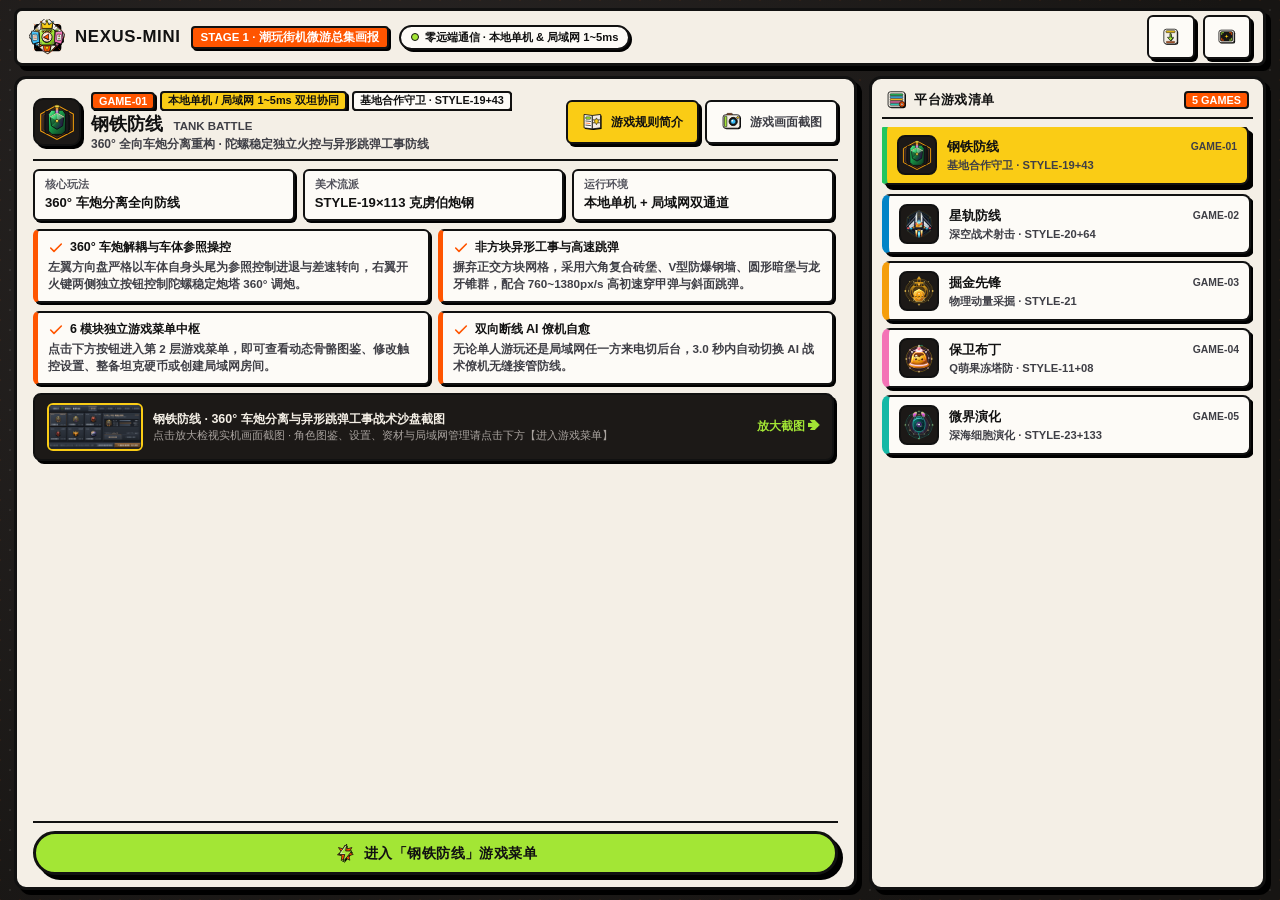
==== commit 0f89a5e1: "feat: iconic UI symbols, dynamic movement dispersion, and honest LAN lobby" ====
--- a/index.html
+++ b/index.html
@@ -160,13 +160,11 @@
         </span>
       </div>
       <div class="topbar-controls">
-        <button class="pill-btn" id="btn-pwa-install" title="安装到手机桌面 (支持离线启动)">
-          <img src="./sprites/badge-pwa.svg" alt="" class="nx-badge-img" />
-          <span>安装桌面版</span>
+        <button class="pill-btn" id="btn-pwa-install" aria-label="安装到手机桌面 (支持离线启动)" title="安装到手机桌面 (支持离线启动)">
+          <img src="./sprites/badge-pwa.svg" alt="PWA" class="nx-badge-img" style="width:20px;height:20px;" />
         </button>
-        <button class="pill-btn" id="btn-fullscreen-toggle" title="切换全屏">
-          <img src="./sprites/badge-fullscreen.svg" alt="" class="nx-badge-img" />
-          <span>全屏横屏</span>
+        <button class="pill-btn" id="btn-fullscreen-toggle" aria-label="切换全屏模式" title="切换全屏模式">
+          <img src="./sprites/badge-fullscreen.svg" alt="全屏" class="nx-badge-img" style="width:20px;height:20px;" />
         </button>
       </div>
     </header>
@@ -352,24 +350,24 @@
         icon: './assets/tank-battle/icon.svg',
         storageKeyPrefix: 'NEXUS_MINI_TANK_',
         multiplayerMode: '本地单机 / 局域网 1~5ms 双坦协同',
-        tagline: '经典坦克大战现代化重构 · 局域网双通道跨手机实时协同守卫鹰标总部',
+        tagline: '360° 全向车炮分离重构 · 陀螺稳定独立火控与异形跳弹工事防线',
         metrics: [
-          { label: '核心玩法', val: '26×26 网格基地守卫' },
-          { label: '美术流派', val: 'STYLE-19 复合反应装甲' },
+          { label: '核心玩法', val: '360° 车炮分离全向防线' },
+          { label: '美术流派', val: 'STYLE-19×113 克虏伯炮钢' },
           { label: '运行环境', val: '本地单机 + 局域网双通道' }
         ],
         features: [
-          { title: '一人一机局域网协同', desc: '摒弃拥挤的手机同屏双摇杆，两名指挥官各自使用手机在同一 Wi-Fi/热点下以 1~5ms 延迟并肩守卫鹰标总部。' },
-          { title: '复合反应装甲与掩体破坏', desc: '红砖墙支持四象限逐块击碎，钛合金钢墙抵御常规炮火，光学迷彩林提供战术隐蔽伏击。' },
+          { title: '360° 车炮解耦与车体参照操控', desc: '左翼方向盘严格以车体自身头尾为参照控制进退与差速转向，右翼开火键两侧独立按钮控制陀螺稳定炮塔 360° 调炮。' },
+          { title: '非方块异形工事与高速跳弹', desc: '摒弃正交方块网格，采用六角复合砖堡、V型防爆钢墙、圆形暗堡与龙牙锥群，配合 760~1380px/s 高初速穿甲弹与斜面跳弹。' },
           { title: '6 模块独立游戏菜单中枢', desc: '点击下方按钮进入第 2 层游戏菜单，即可查看动态骨骼图鉴、修改触控设置、整备坦克硬币或创建局域网房间。' },
           { title: '双向断线 AI 僚机自愈', desc: '无论单人游玩还是局域网任一方来电切后台，3.0 秒内自动切换 AI 战术僚机无缝接管防线。' }
         ],
         gallery: [
-          { src: './assets/tank-battle/preview.png', title: '钢铁防线 · 26×26 战地橄榄防滑钢板游玩界面截图' }
+          { src: './assets/tank-battle/preview.png', title: '钢铁防线 · 360° 车炮分离与异形跳弹工事战术沙盘截图' }
         ],
         defaultSave: (isAdmin) => ({
           currency: { tankCoins: isAdmin ? 999999 : 500 },
-          stats: { wins: isAdmin ? 999 : 5, highScore: isAdmin ? 99999 : 6800 },
+          stats: { wins: isAdmin ? 999 : 0, highScore: isAdmin ? 99999 : 0 },
           rank: isAdmin ? 4 : 1
         })
       },
@@ -403,7 +401,7 @@
         defaultSave: (isAdmin) => ({
           currency: { warMerits: isAdmin ? 999999 : 1200, scraps: isAdmin ? 99999 : 150 },
           unlockedShips: isAdmin ? 4 : 1,
-          highestWave: isAdmin ? 100 : 12
+          highestWave: isAdmin ? 100 : 1
         })
       },
       {
@@ -433,8 +431,8 @@
         ],
         defaultSave: (isAdmin) => ({
           currency: { goldBars: isAdmin ? 999999 : 850 },
-          maxStage: isAdmin ? 50 : 6,
-          bestCash: isAdmin ? 888888 : 14200
+          maxStage: isAdmin ? 50 : 1,
+          bestCash: isAdmin ? 888888 : 0
         })
       },
       {
@@ -466,7 +464,7 @@
         ],
         defaultSave: (isAdmin) => ({
           currency: { sugarCrystals: isAdmin ? 99999 : 600 },
-          goldenPuddings: isAdmin ? 30 : 4,
+          goldenPuddings: isAdmin ? 30 : 0,
           clearedChapters: isAdmin ? 5 : 1
         })
       },
@@ -500,8 +498,8 @@
         ],
         defaultSave: (isAdmin) => ({
           currency: { genePoints: isAdmin ? 999999 : 1500, helixShards: isAdmin ? 9999 : 80 },
-          arenaTier: isAdmin ? '虚空主宰 (Tier VI)' : '真核纪 (Tier II)',
-          winStreak: isAdmin ? 88 : 3
+          arenaTier: isAdmin ? '虚空主宰 (Tier VI)' : '',
+          winStreak: isAdmin ? 88 : 0
         })
       }
     ];
@@ -519,12 +517,9 @@
 
     function ensureGameSavesForUser(user) {
       const isAdmin = user.userId === 'u_admin_001';
-      GAMES_CATALOG.forEach((game) => {
-        const key = `${game.storageKeyPrefix}${user.userId}`;
-        if (!localStorage.getItem(key)) {
-          localStorage.setItem(key, JSON.stringify(game.defaultSave(isAdmin)));
-        }
-      });
+      // 存档单一事实源：各微游首次运行时由 NexusSDK.createGameStorage 按自身默认工厂初始化，
+      // 门户不再抢先写入任何（可能与游戏内默认值冲突的）预置存档。
+      void isAdmin;
     }
 
     function getCurrentSession() {
@@ -539,9 +534,9 @@
         }
       } catch (_) {}
       const defaultSession = {
-        userId: 'u_admin_001',
-        username: 'admin',
-        nickname: '最高统帅 · 管理员',
+        userId: 'u_commander_01',
+        username: 'commander',
+        nickname: '先锋指挥官',
         isGuest: false,
         token: randomHex(32)
       };
@@ -714,8 +709,7 @@
       const params = new URLSearchParams({
         userId: currentUser.userId,
         userName: currentUser.nickname,
-        token: currentUser.token || '',
-        room: currentRoomCode
+        token: currentUser.token || ''
       });
       portalShell?.setAttribute('inert', '');
       overlay.classList.add('active');
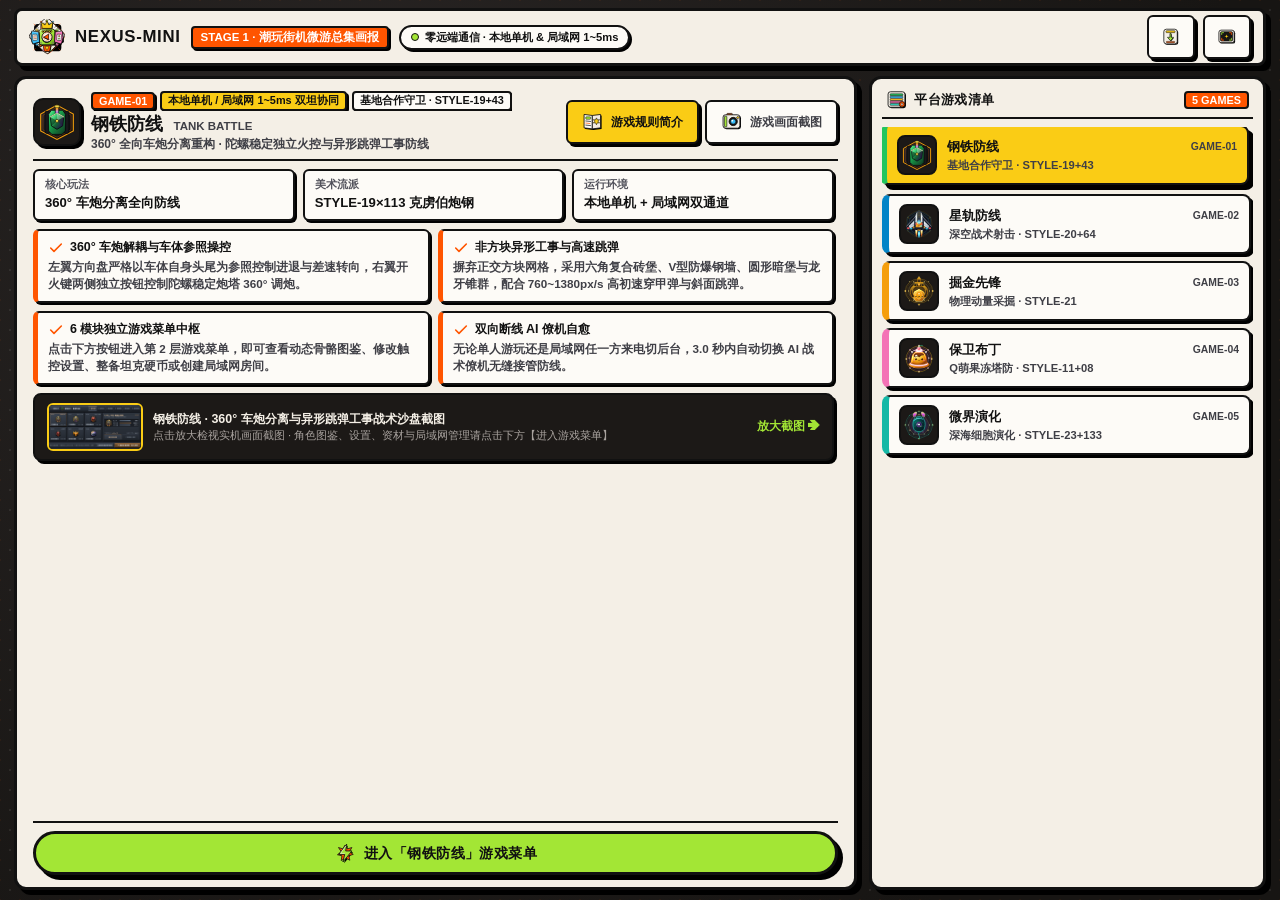
==== commit 0f72926a: "feat(portal): auto-hide top-left host back button with smart hotzone and dark glass styling" ====
--- a/index.html
+++ b/index.html
@@ -231,6 +231,7 @@
 
   <!-- 全屏内联微游容器 (Arcade Fullscreen Frame · 配备宿主级防死锁返回胶囊按钮) -->
   <div id="arcade-frame-overlay">
+    <div id="arcade-back-hotzone" aria-hidden="true" title="触摸或悬浮呼出返回主页按钮"></div>
     <button class="arcade-back-pill" id="btn-arcade-host-back" type="button" title="退回第一层平台主页清单">
       <svg class="nx-ico" viewBox="0 0 24 24"><polyline points="15 18 9 12 15 6"/></svg>
       <span>◀ 返回主页清单</span>
@@ -701,6 +702,42 @@
     /* =========================================================================
      * 5. 全屏内联微游容器：加载目标游戏第 2 层 (Game Menu Hub) + 同源安全握手
      * ========================================================================= */
+    /* =========================================================================
+     * 5. 全屏微游容器 (Arcade Fullscreen Frame) & 自动隐藏返回胶囊
+     * ========================================================================= */
+    let arcadeBackTimer = null;
+    const ARCADE_HIDE_DELAY_MS = 2800;
+
+    function showArcadeBackBtn() {
+      const btn = document.getElementById('btn-arcade-host-back');
+      if (!btn) return;
+      btn.classList.remove('auto-hidden');
+      resetArcadeBackTimer();
+    }
+
+    function hideArcadeBackBtn() {
+      const btn = document.getElementById('btn-arcade-host-back');
+      if (!btn) return;
+      btn.classList.add('auto-hidden');
+    }
+
+    function resetArcadeBackTimer() {
+      if (arcadeBackTimer) {
+        clearTimeout(arcadeBackTimer);
+        arcadeBackTimer = null;
+      }
+      arcadeBackTimer = setTimeout(() => {
+        hideArcadeBackBtn();
+      }, ARCADE_HIDE_DELAY_MS);
+    }
+
+    function stopArcadeBackTimer() {
+      if (arcadeBackTimer) {
+        clearTimeout(arcadeBackTimer);
+        arcadeBackTimer = null;
+      }
+    }
+
     function launchArcadeSandbox() {
       NexusAudio.launch();
       const portalShell = document.getElementById('portal-shell');
@@ -713,6 +750,7 @@
       });
       portalShell?.setAttribute('inert', '');
       overlay.classList.add('active');
+      showArcadeBackBtn();
       iframe.onload = () => {
         try { iframe.focus(); } catch (_) {}
       };
@@ -721,6 +759,9 @@
 
     function exitArcadeFrame() {
       NexusAudio.tap();
+      stopArcadeBackTimer();
+      const btn = document.getElementById('btn-arcade-host-back');
+      btn?.classList.remove('auto-hidden');
       const portalShell = document.getElementById('portal-shell');
       const overlay = document.getElementById('arcade-frame-overlay');
       const iframe = document.getElementById('game-iframe');
@@ -747,6 +788,11 @@
         renderHeroStage();
       } else if (e.data.type === 'NEXUS_EXIT_GAME') {
         exitArcadeFrame();
+      } else if (e.data.type === 'NEXUS_WAKE_HOST_BACK') {
+        showArcadeBackBtn();
+      } else if (e.data.type === 'NEXUS_ENTER_TIER3') {
+        if (arcadeBackTimer) clearTimeout(arcadeBackTimer);
+        arcadeBackTimer = setTimeout(hideArcadeBackBtn, 1200);
       }
     });
 
@@ -812,7 +858,57 @@
     });
 
     document.getElementById('btn-launch-game').addEventListener('click', launchArcadeSandbox);
-    document.getElementById('btn-arcade-host-back')?.addEventListener('click', exitArcadeFrame);
+    const backBtn = document.getElementById('btn-arcade-host-back');
+    const backHotzone = document.getElementById('arcade-back-hotzone');
+
+    if (backBtn) {
+      backBtn.addEventListener('click', exitArcadeFrame);
+      backBtn.addEventListener('pointerenter', () => {
+        stopArcadeBackTimer();
+        backBtn.classList.remove('auto-hidden');
+      });
+      backBtn.addEventListener('pointerleave', () => {
+        resetArcadeBackTimer();
+      });
+      backBtn.addEventListener('focus', () => {
+        stopArcadeBackTimer();
+        backBtn.classList.remove('auto-hidden');
+      });
+      backBtn.addEventListener('blur', () => {
+        resetArcadeBackTimer();
+      });
+    }
+
+    if (backHotzone) {
+      const wakeHostBack = () => {
+        showArcadeBackBtn();
+      };
+      backHotzone.addEventListener('pointerenter', wakeHostBack);
+      backHotzone.addEventListener('pointermove', wakeHostBack);
+      backHotzone.addEventListener('touchstart', wakeHostBack, { passive: true });
+      backHotzone.addEventListener('pointerleave', () => {
+        resetArcadeBackTimer();
+      });
+      backHotzone.addEventListener('click', (e) => {
+        if (backBtn && backBtn.classList.contains('auto-hidden')) {
+          e.stopPropagation();
+          showArcadeBackBtn();
+        }
+      });
+    }
+
+    window.addEventListener('keydown', (e) => {
+      if (e.key === 'Escape') {
+        const overlay = document.getElementById('arcade-frame-overlay');
+        if (overlay && overlay.classList.contains('active')) {
+          if (backBtn && backBtn.classList.contains('auto-hidden')) {
+            showArcadeBackBtn();
+          } else {
+            exitArcadeFrame();
+          }
+        }
+      }
+    });
 
     document.querySelectorAll('[data-close]').forEach((btn) => {
       btn.addEventListener('click', () => {
--- a/style.css
+++ b/style.css
@@ -950,6 +950,17 @@
   display: flex;
 }
 
+#arcade-back-hotzone {
+  position: fixed;
+  top: 0;
+  left: 0;
+  width: 140px;
+  height: 80px;
+  z-index: 5049;
+  pointer-events: auto;
+  background: transparent;
+}
+
 .arcade-return-pill,
 .arcade-back-pill {
   position: fixed;
@@ -963,13 +974,44 @@
   min-height: 44px;
   padding: 0 12px;
   border-radius: var(--nexus-radius-pill);
-  background: var(--nexus-surface-card);
-  border: 2.5px solid var(--nexus-border-ink);
-  color: var(--nexus-text-main);
-  font-size: 0.76rem;
-  font-weight: 900;
-  box-shadow: var(--nexus-hard-shadow-sm);
+  background: rgba(23, 21, 19, 0.88);
+  backdrop-filter: blur(10px);
+  -webkit-backdrop-filter: blur(10px);
+  border: 1.5px solid rgba(255, 255, 255, 0.28);
+  color: #f4efe6;
+  font-size: 0.74rem;
+  font-weight: 800;
+  box-shadow: 0 8px 24px rgba(0, 0, 0, 0.6);
   cursor: pointer;
+  opacity: 1;
+  transform: translate3d(0, 0, 0);
+  transition: opacity 0.35s cubic-bezier(0.16, 1, 0.3, 1),
+              transform 0.35s cubic-bezier(0.16, 1, 0.3, 1),
+              background-color 0.18s ease,
+              border-color 0.18s ease;
+  pointer-events: auto;
+  user-select: none;
+  -webkit-user-select: none;
+}
+
+.arcade-return-pill:hover,
+.arcade-back-pill:hover {
+  background: rgba(36, 32, 28, 0.96);
+  border-color: rgba(255, 255, 255, 0.5);
+  color: #ffffff;
+  transform: translate3d(0, 0, 0) scale(1.02);
+}
+
+.arcade-return-pill:active,
+.arcade-back-pill:active {
+  transform: translate3d(0, 0, 0) scale(0.96);
+}
+
+.arcade-return-pill.auto-hidden,
+.arcade-back-pill.auto-hidden {
+  opacity: 0;
+  pointer-events: none;
+  transform: translate3d(-18px, -12px, 0) scale(0.88);
 }
 
 .modal-backdrop {
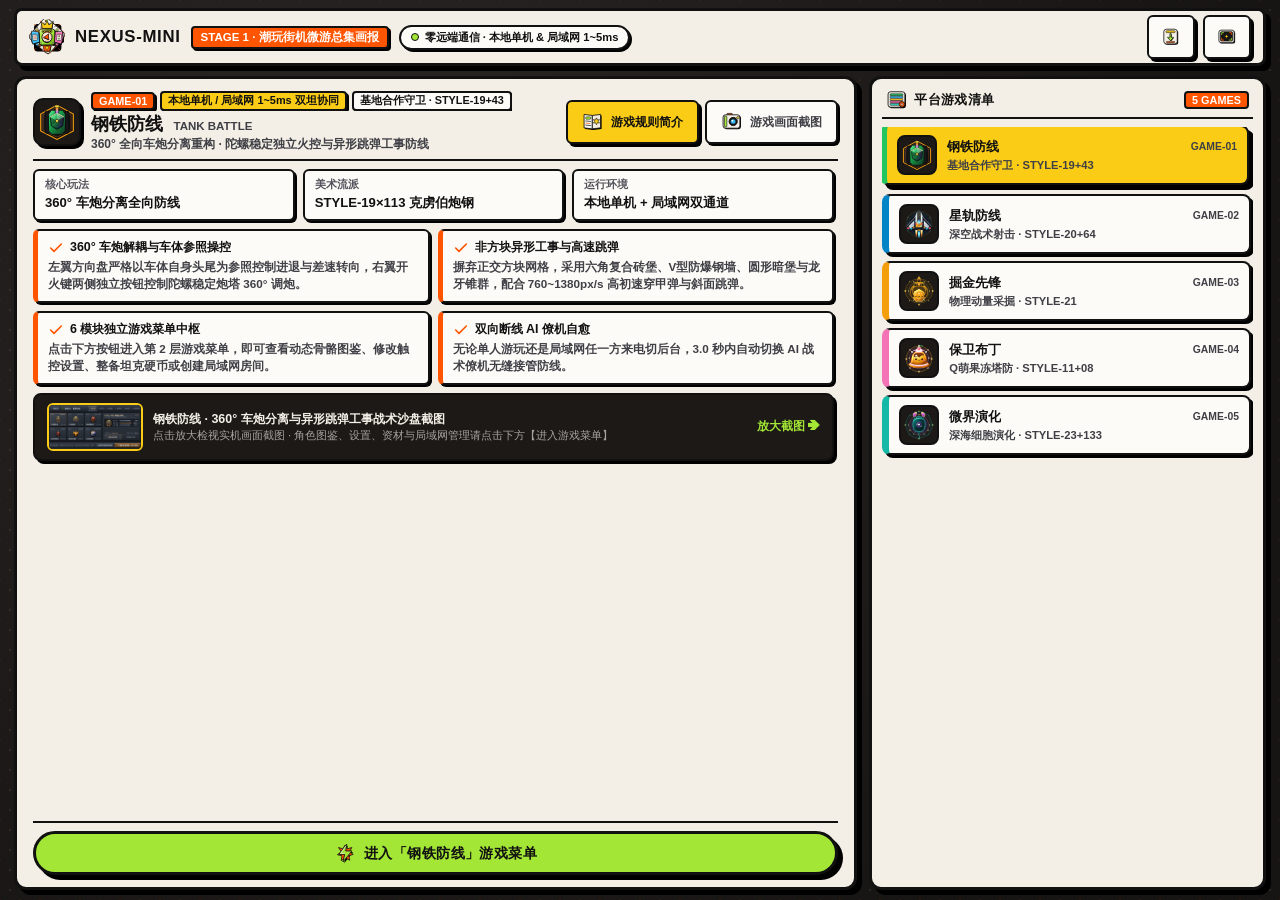
==== commit 687de362: "feat(ui): unify top-left back/menu buttons with genre themes and pure SVG symbols" ====
--- a/index.html
+++ b/index.html
@@ -750,7 +750,7 @@
       });
       portalShell?.setAttribute('inert', '');
       overlay.classList.add('active');
-      showArcadeBackBtn();
+      hideArcadeBackBtn();
       iframe.onload = () => {
         try { iframe.focus(); } catch (_) {}
       };
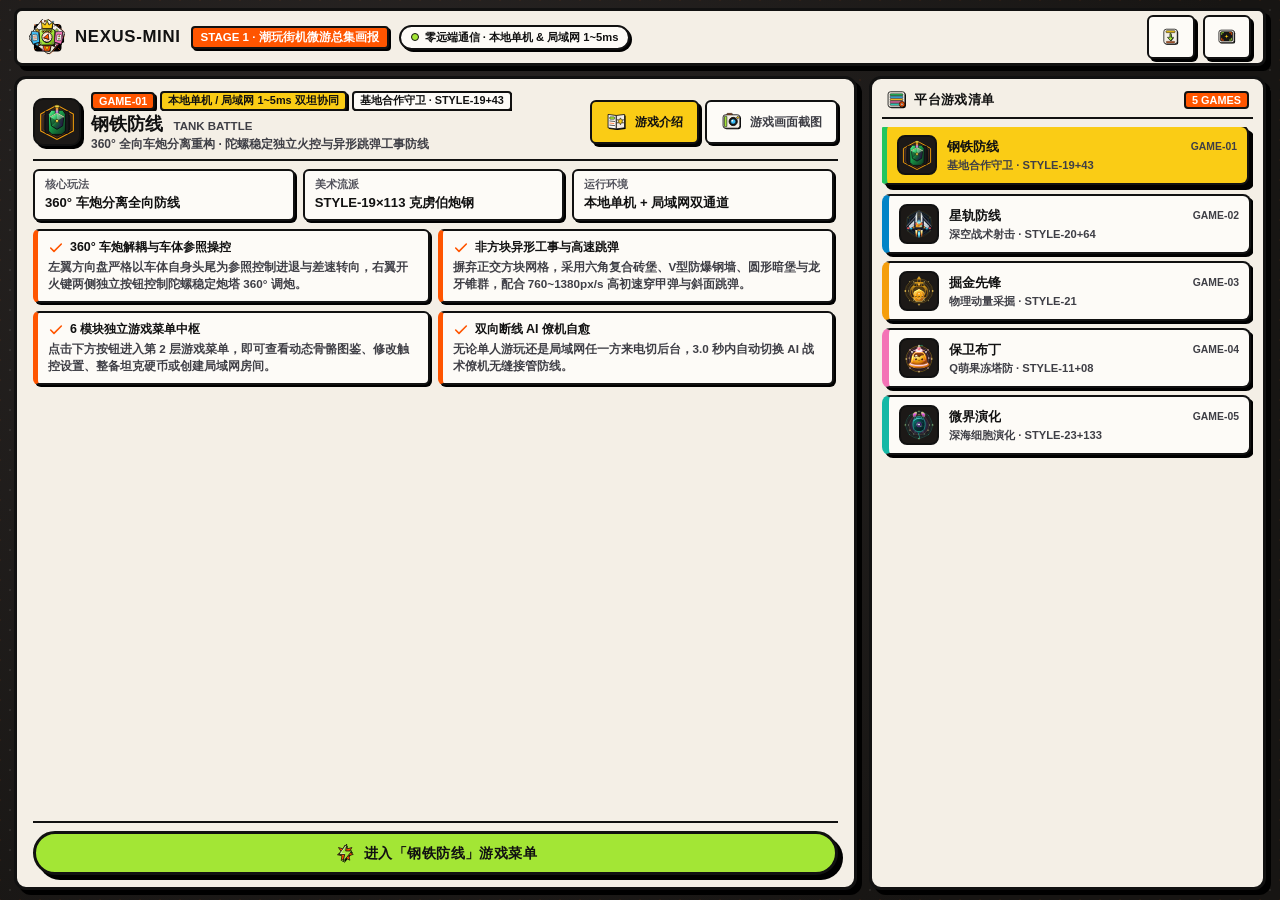
==== commit 07f231c5: "fix(portal): remove screenshots from game intro card to keep overview clean and orthogonal" ====
--- a/index.html
+++ b/index.html
@@ -194,7 +194,7 @@
           <nav class="inspector-tabs" id="inspector-tabs">
             <button class="tab-btn active" data-tab="overview">
               <img src="./sprites/badge-rules.svg" alt="" class="nx-badge-img" />
-              <span>游戏规则简介</span>
+              <span>游戏介绍</span>
             </button>
             <button class="tab-btn" data-tab="screenshots">
               <img src="./sprites/badge-screenshots.svg" alt="" class="nx-badge-img" />
@@ -642,7 +642,7 @@
               </div>
             `).join('')}
           </div>
-          <div class="feature-list" style="margin-bottom:8px;">
+          <div class="feature-list">
             ${currentGame.features.map((f) => `
               <div class="feature-item">
                 <h4>
@@ -652,16 +652,6 @@
                 <p>${f.desc}</p>
               </div>
             `).join('')}
-          </div>
-          <div class="gallery-card" role="button" tabindex="0" data-img-src="${escapeHtml(primaryShot.src)}" data-img-title="${escapeHtml(primaryShot.title)}" style="display:flex;align-items:center;justify-content:space-between;padding:8px 12px;gap:12px;">
-            <div style="display:flex;align-items:center;gap:10px;min-width:0;">
-              <img src="${escapeHtml(primaryShot.src)}" alt="${escapeHtml(primaryShot.title)}" style="width:96px;height:48px;object-fit:cover;border-radius:6px;border:2px solid #facc15;flex-shrink:0;" />
-              <div style="min-width:0;">
-                <div style="font-size:0.78rem;font-weight:900;color:#f4efe6;white-space:nowrap;overflow:hidden;text-overflow:ellipsis;">${escapeHtml(primaryShot.title)}</div>
-                <div style="font-size:0.7rem;color:#a8a29e;">点击放大检视实机画面截图 · 角色图鉴、设置、资材与局域网管理请点击下方【进入游戏菜单】</div>
-              </div>
-            </div>
-            <span style="font-size:0.74rem;color:#a3e635;font-weight:900;white-space:nowrap;">放大截图 ➔</span>
           </div>
         `;
       } else {
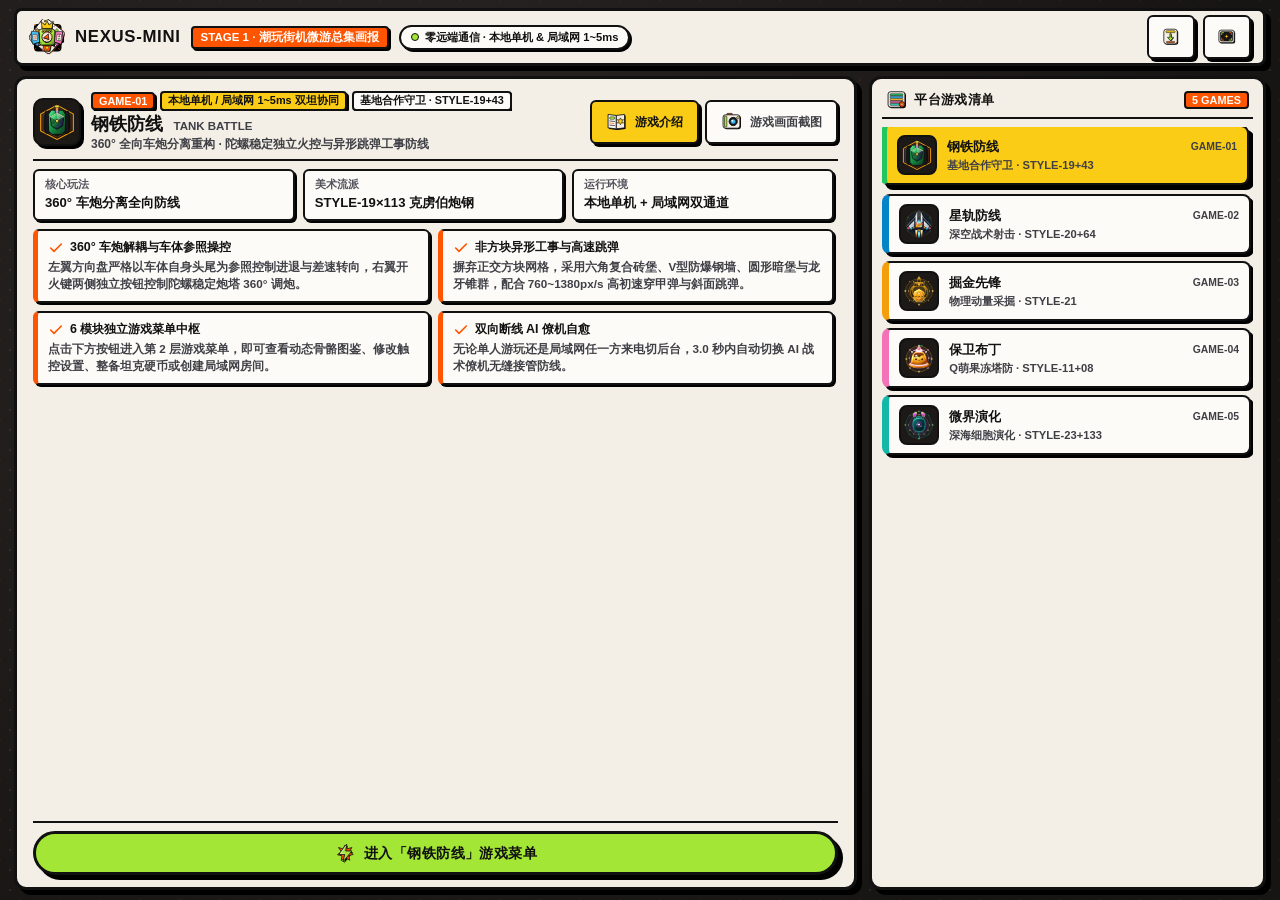
==== commit 14b38080: "feat: redesign LAN lobby to pure room list and dedicated room interface, remove host floating back b" ====
--- a/index.html
+++ b/index.html
@@ -231,11 +231,6 @@
 
   <!-- 全屏内联微游容器 (Arcade Fullscreen Frame · 配备宿主级防死锁返回胶囊按钮) -->
   <div id="arcade-frame-overlay">
-    <div id="arcade-back-hotzone" aria-hidden="true" title="触摸或悬浮呼出返回主页按钮"></div>
-    <button class="arcade-back-pill" id="btn-arcade-host-back" type="button" title="退回第一层平台主页清单">
-      <svg class="nx-ico" viewBox="0 0 24 24"><polyline points="15 18 9 12 15 6"/></svg>
-      <span>◀ 返回主页清单</span>
-    </button>
     <iframe id="game-iframe" title="Nexus-Mini Fullscreen Game Frame" allow="fullscreen; autoplay" style="width:100%;height:100%;border:none;display:block;background:#171513;"></iframe>
   </div>
 
@@ -693,41 +688,8 @@
      * 5. 全屏内联微游容器：加载目标游戏第 2 层 (Game Menu Hub) + 同源安全握手
      * ========================================================================= */
     /* =========================================================================
-     * 5. 全屏微游容器 (Arcade Fullscreen Frame) & 自动隐藏返回胶囊
+     * 5. 全屏微游容器 (Arcade Fullscreen Frame · 由各微游自洽左上角按钮直接控制返回)
      * ========================================================================= */
-    let arcadeBackTimer = null;
-    const ARCADE_HIDE_DELAY_MS = 2800;
-
-    function showArcadeBackBtn() {
-      const btn = document.getElementById('btn-arcade-host-back');
-      if (!btn) return;
-      btn.classList.remove('auto-hidden');
-      resetArcadeBackTimer();
-    }
-
-    function hideArcadeBackBtn() {
-      const btn = document.getElementById('btn-arcade-host-back');
-      if (!btn) return;
-      btn.classList.add('auto-hidden');
-    }
-
-    function resetArcadeBackTimer() {
-      if (arcadeBackTimer) {
-        clearTimeout(arcadeBackTimer);
-        arcadeBackTimer = null;
-      }
-      arcadeBackTimer = setTimeout(() => {
-        hideArcadeBackBtn();
-      }, ARCADE_HIDE_DELAY_MS);
-    }
-
-    function stopArcadeBackTimer() {
-      if (arcadeBackTimer) {
-        clearTimeout(arcadeBackTimer);
-        arcadeBackTimer = null;
-      }
-    }
-
     function launchArcadeSandbox() {
       NexusAudio.launch();
       const portalShell = document.getElementById('portal-shell');
@@ -740,7 +702,6 @@
       });
       portalShell?.setAttribute('inert', '');
       overlay.classList.add('active');
-      hideArcadeBackBtn();
       iframe.onload = () => {
         try { iframe.focus(); } catch (_) {}
       };
@@ -749,9 +710,6 @@
 
     function exitArcadeFrame() {
       NexusAudio.tap();
-      stopArcadeBackTimer();
-      const btn = document.getElementById('btn-arcade-host-back');
-      btn?.classList.remove('auto-hidden');
       const portalShell = document.getElementById('portal-shell');
       const overlay = document.getElementById('arcade-frame-overlay');
       const iframe = document.getElementById('game-iframe');
--- a/style.css
+++ b/style.css
@@ -950,69 +950,7 @@
   display: flex;
 }
 
-#arcade-back-hotzone {
-  position: fixed;
-  top: 0;
-  left: 0;
-  width: 140px;
-  height: 80px;
-  z-index: 5049;
-  pointer-events: auto;
-  background: transparent;
-}
-
-.arcade-return-pill,
-.arcade-back-pill {
-  position: fixed;
-  top: var(--nexus-safe-top);
-  left: var(--nexus-safe-left);
-  z-index: 5050;
-  display: inline-flex;
-  align-items: center;
-  gap: 6px;
-  min-width: 44px;
-  min-height: 44px;
-  padding: 0 12px;
-  border-radius: var(--nexus-radius-pill);
-  background: rgba(23, 21, 19, 0.88);
-  backdrop-filter: blur(10px);
-  -webkit-backdrop-filter: blur(10px);
-  border: 1.5px solid rgba(255, 255, 255, 0.28);
-  color: #f4efe6;
-  font-size: 0.74rem;
-  font-weight: 800;
-  box-shadow: 0 8px 24px rgba(0, 0, 0, 0.6);
-  cursor: pointer;
-  opacity: 1;
-  transform: translate3d(0, 0, 0);
-  transition: opacity 0.35s cubic-bezier(0.16, 1, 0.3, 1),
-              transform 0.35s cubic-bezier(0.16, 1, 0.3, 1),
-              background-color 0.18s ease,
-              border-color 0.18s ease;
-  pointer-events: auto;
-  user-select: none;
-  -webkit-user-select: none;
-}
-
-.arcade-return-pill:hover,
-.arcade-back-pill:hover {
-  background: rgba(36, 32, 28, 0.96);
-  border-color: rgba(255, 255, 255, 0.5);
-  color: #ffffff;
-  transform: translate3d(0, 0, 0) scale(1.02);
-}
-
-.arcade-return-pill:active,
-.arcade-back-pill:active {
-  transform: translate3d(0, 0, 0) scale(0.96);
-}
-
-.arcade-return-pill.auto-hidden,
-.arcade-back-pill.auto-hidden {
-  opacity: 0;
-  pointer-events: none;
-  transform: translate3d(-18px, -12px, 0) scale(0.88);
-}
+/* Host back button removed in favor of game-specific top-left buttons */
 
 .modal-backdrop {
   position: fixed;
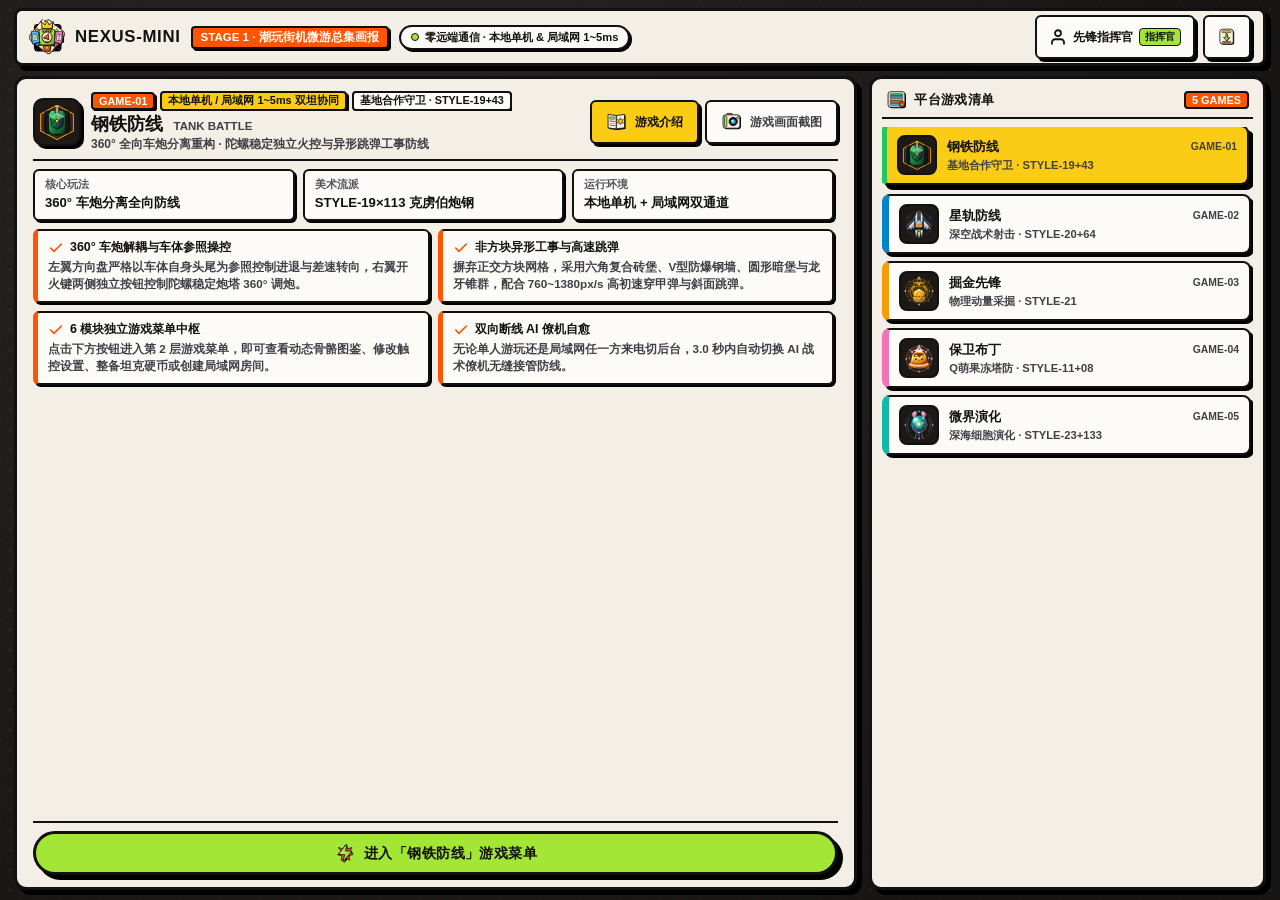
==== commit 74d693c8: "feat(platform): update portal user menu, tier2 header status, tank pivot/terrain, and star defender " ====
--- a/index.html
+++ b/index.html
@@ -160,11 +160,16 @@
         </span>
       </div>
       <div class="topbar-controls">
+        <button class="pill-btn" id="btn-user-menu" aria-label="打开指挥官用户菜单" title="指挥官身份与账号切换">
+          <svg class="nx-ico" viewBox="0 0 24 24" style="width:18px;height:18px;stroke:#111111;">
+            <path d="M20 21v-2a4 4 0 0 0-4-4H8a4 4 0 0 0-4 4v2"/>
+            <circle cx="12" cy="7" r="4"/>
+          </svg>
+          <span id="topbar-user-name">先锋指挥官</span>
+          <span id="topbar-user-badge" style="font-size:0.64rem;padding:1px 5px;border-radius:4px;border:1.5px solid #111111;background:#a3e635;color:#111111;font-weight:900;">指挥官</span>
+        </button>
         <button class="pill-btn" id="btn-pwa-install" aria-label="安装到手机桌面 (支持离线启动)" title="安装到手机桌面 (支持离线启动)">
           <img src="./sprites/badge-pwa.svg" alt="PWA" class="nx-badge-img" style="width:20px;height:20px;" />
-        </button>
-        <button class="pill-btn" id="btn-fullscreen-toggle" aria-label="切换全屏模式" title="切换全屏模式">
-          <img src="./sprites/badge-fullscreen.svg" alt="全屏" class="nx-badge-img" style="width:20px;height:20px;" />
         </button>
       </div>
     </header>
@@ -232,6 +237,62 @@
   <!-- 全屏内联微游容器 (Arcade Fullscreen Frame · 配备宿主级防死锁返回胶囊按钮) -->
   <div id="arcade-frame-overlay">
     <iframe id="game-iframe" title="Nexus-Mini Fullscreen Game Frame" allow="fullscreen; autoplay" style="width:100%;height:100%;border:none;display:block;background:#171513;"></iframe>
+  </div>
+
+  <!-- 指挥官用户菜单与本地账号切换模态弹窗 -->
+  <div class="modal-backdrop" id="user-modal" role="dialog" aria-modal="true" aria-labelledby="user-modal-title">
+    <div class="modal-card" style="max-width: 500px;">
+      <div class="modal-header">
+        <span class="modal-title" id="user-modal-title">
+          <svg class="nx-ico" viewBox="0 0 24 24" style="width:20px;height:20px;stroke:#ff5500;">
+            <path d="M20 21v-2a4 4 0 0 0-4-4H8a4 4 0 0 0-4 4v2"/>
+            <circle cx="12" cy="7" r="4"/>
+          </svg>
+          <span>指挥官用户菜单 · 本地身份与特权切换</span>
+        </span>
+        <button class="close-btn" data-close="user-modal" aria-label="关闭用户菜单">
+          <svg class="nx-ico" viewBox="0 0 24 24"><line x1="18" y1="6" x2="6" y2="18"/><line x1="6" y1="6" x2="18" y2="18"/></svg>
+        </button>
+      </div>
+      <div style="display:flex;flex-direction:column;gap:10px;font-size:0.78rem;color:var(--nexus-text-secondary);">
+        <div class="stat-box" style="display:flex;align-items:center;justify-content:space-between;gap:10px;">
+          <div>
+            <div class="stat-label">当前登录身份 (全局通行 5 款微游)</div>
+            <div class="stat-val" id="user-modal-cur-title" style="font-size:0.92rem;">先锋指挥官 (u_commander_01)</div>
+          </div>
+          <span id="user-modal-role-pill" style="padding:3px 8px;border-radius:6px;border:2px solid #111111;background:#a3e635;color:#111111;font-weight:900;font-size:0.72rem;white-space:nowrap;">标准玩家档</span>
+        </div>
+
+        <div class="stat-box">
+          <div class="stat-label" style="margin-bottom:6px;">修改指挥官呼号 / 昵称 (联机房间与战绩榜显示)</div>
+          <div style="display:flex;gap:8px;">
+            <input id="user-nickname-input" type="text" maxlength="18" placeholder="输入新昵称 (如: 星轨先锋号)" style="flex:1;min-height:44px;padding:0 10px;border:2.5px solid #111111;border-radius:6px;font-size:0.8rem;font-weight:800;background:#ffffff;color:#111111;" />
+            <button class="secondary-cta" id="btn-save-nickname" style="min-height:44px;">保存昵称</button>
+          </div>
+        </div>
+
+        <div class="stat-box">
+          <div class="stat-label" style="margin-bottom:6px;">快速切换本地预设身份档案 (各游戏独立隔离存储)</div>
+          <div style="display:grid;grid-template-columns:1fr 1fr;gap:8px;">
+            <button class="secondary-cta" id="btn-switch-commander" style="min-height:44px;justify-content:center;">
+              <span>先锋指挥官 (标准档)</span>
+            </button>
+            <button class="secondary-cta" id="btn-switch-admin" style="min-height:44px;justify-content:center;background:#facc15;">
+              <span>最高统帅 (Admin满资材)</span>
+            </button>
+          </div>
+        </div>
+
+        <div class="stat-box">
+          <div class="stat-label" style="margin-bottom:6px;">账号登录 / 注册新本地指挥官账号</div>
+          <div style="display:grid;grid-template-columns:1fr 1fr auto;gap:6px;align-items:center;">
+            <input id="user-login-username" type="text" maxlength="16" placeholder="账号 (如 admin)" style="min-height:44px;padding:0 8px;border:2px solid #111111;border-radius:6px;font-size:0.76rem;font-weight:700;background:#ffffff;color:#111111;min-width:0;" />
+            <input id="user-login-password" type="password" maxlength="24" placeholder="密码 (admin: nexus2026)" style="min-height:44px;padding:0 8px;border:2px solid #111111;border-radius:6px;font-size:0.76rem;font-weight:700;background:#ffffff;color:#111111;min-width:0;" />
+            <button class="primary-cta" id="btn-user-login-submit" style="min-height:44px;padding:0 14px;font-size:0.78rem;flex:0;">登录/注册</button>
+          </div>
+        </div>
+      </div>
+    </div>
   </div>
 
   <!-- PWA 桌面安装与离线包引导模态弹窗 -->
@@ -513,9 +574,42 @@
 
     function ensureGameSavesForUser(user) {
       const isAdmin = user.userId === 'u_admin_001';
-      // 存档单一事实源：各微游首次运行时由 NexusSDK.createGameStorage 按自身默认工厂初始化，
-      // 门户不再抢先写入任何（可能与游戏内默认值冲突的）预置存档。
       void isAdmin;
+    }
+
+    function setActiveSession(nextUser) {
+      currentUser = Object.assign({
+        userId: 'u_commander_01',
+        username: 'commander',
+        nickname: '先锋指挥官',
+        isGuest: false,
+        token: randomHex(32)
+      }, nextUser || {});
+      localStorage.setItem(SESSION_KEY, JSON.stringify(currentUser));
+      ensureGameSavesForUser(currentUser);
+      renderUserMenuUI();
+    }
+
+    function renderUserMenuUI() {
+      const isAdm = currentUser.userId === 'u_admin_001';
+      const nameEl = document.getElementById('topbar-user-name');
+      const badgeEl = document.getElementById('topbar-user-badge');
+      if (nameEl) nameEl.textContent = currentUser.nickname || '先锋指挥官';
+      if (badgeEl) {
+        badgeEl.textContent = isAdm ? '最高统帅' : '指挥官';
+        badgeEl.style.background = isAdm ? '#facc15' : '#a3e635';
+      }
+      const curTitleEl = document.getElementById('user-modal-cur-title');
+      const rolePillEl = document.getElementById('user-modal-role-pill');
+      const nickIn = document.getElementById('user-nickname-input');
+      if (curTitleEl) curTitleEl.textContent = `${currentUser.nickname || '先锋指挥官'} (${currentUser.userId})`;
+      if (rolePillEl) {
+        rolePillEl.textContent = isAdm ? '最高统帅 (Admin满资材)' : '标准玩家档';
+        rolePillEl.style.background = isAdm ? '#facc15' : '#a3e635';
+      }
+      if (nickIn && document.activeElement !== nickIn) {
+        nickIn.value = currentUser.nickname || '';
+      }
     }
 
     function getCurrentSession() {
@@ -881,19 +975,6 @@
       }
     });
 
-    document.getElementById('btn-fullscreen-toggle').addEventListener('click', async () => {
-      NexusAudio.tap();
-      try {
-        if (!document.fullscreenElement) {
-          await document.documentElement.requestFullscreen();
-        } else {
-          await document.exitFullscreen();
-        }
-      } catch (_) {
-        showToast('当前环境不支持直接切换全屏，建议添加到主屏幕运行');
-      }
-    });
-
     let deferredPwaPrompt = null;
     window.addEventListener('beforeinstallprompt', (e) => {
       e.preventDefault();
@@ -905,6 +986,86 @@
       document.getElementById('pwa-modal').classList.add('active');
     }
     document.getElementById('btn-pwa-install').addEventListener('click', openPwaModal);
+
+    // 主页右上角用户菜单与身份切换事件绑定
+    document.getElementById('btn-user-menu')?.addEventListener('click', () => {
+      NexusAudio.tap();
+      renderUserMenuUI();
+      document.getElementById('user-modal')?.classList.add('active');
+    });
+
+    document.getElementById('btn-save-nickname')?.addEventListener('click', () => {
+      const nickIn = document.getElementById('user-nickname-input');
+      const nextNick = String(nickIn?.value || '').trim().slice(0, 18);
+      if (!nextNick) {
+        showToast('请输入有效的指挥官昵称');
+        return;
+      }
+      NexusAudio.success();
+      setActiveSession(Object.assign({}, currentUser, { nickname: nextNick }));
+      showToast(`指挥官呼号已更新为「${nextNick}」`);
+    });
+
+    document.getElementById('btn-switch-commander')?.addEventListener('click', () => {
+      NexusAudio.success();
+      setActiveSession({
+        userId: 'u_commander_01',
+        username: 'commander',
+        nickname: '先锋指挥官',
+        isGuest: false,
+        token: randomHex(32)
+      });
+      showToast('已切换至「先锋指挥官 (标准玩家档)」');
+    });
+
+    document.getElementById('btn-switch-admin')?.addEventListener('click', () => {
+      NexusAudio.launch();
+      setActiveSession({
+        userId: 'u_admin_001',
+        username: 'admin',
+        nickname: '最高统帅 · 管理员',
+        isGuest: false,
+        token: randomHex(32)
+      });
+      showToast('已切换至「最高统帅 · 管理员 (全游戏满资材特权档)」');
+    });
+
+    document.getElementById('btn-user-login-submit')?.addEventListener('click', () => {
+      const uIn = document.getElementById('user-login-username');
+      const pIn = document.getElementById('user-login-password');
+      const uname = String(uIn?.value || '').trim().replace(/[^a-zA-Z0-9_-]/g, '').slice(0, 16);
+      const pwd = String(pIn?.value || '').trim();
+      if (!uname) {
+        showToast('请输入登录账号 (如 admin 或自定义英文数字账号)');
+        return;
+      }
+      if (uname.toLowerCase() === 'admin') {
+        if (pwd && pwd !== 'nexus2026') {
+          showToast('管理员密码错误 (默认调试密码: nexus2026)');
+          return;
+        }
+        NexusAudio.launch();
+        setActiveSession({
+          userId: 'u_admin_001',
+          username: 'admin',
+          nickname: '最高统帅 · 管理员',
+          isGuest: false,
+          token: randomHex(32)
+        });
+        showToast('管理员登录成功：已激活最高统帅满资材特权！');
+        return;
+      }
+      NexusAudio.success();
+      const uid = 'u_' + uname.toLowerCase();
+      setActiveSession({
+        userId: uid,
+        username: uname,
+        nickname: `指挥官 · ${uname}`,
+        isGuest: false,
+        token: randomHex(32)
+      });
+      showToast(`已登录/注册本地指挥官账号：${uname} (${uid})`);
+    });
     document.getElementById('btn-trigger-native-pwa').addEventListener('click', async () => {
       NexusAudio.launch();
       if (deferredPwaPrompt) {
@@ -946,6 +1107,7 @@
     }
 
     handleUrlParams();
+    renderUserMenuUI();
     renderRoster();
     renderHeroStage();
     checkScreenGuard();
